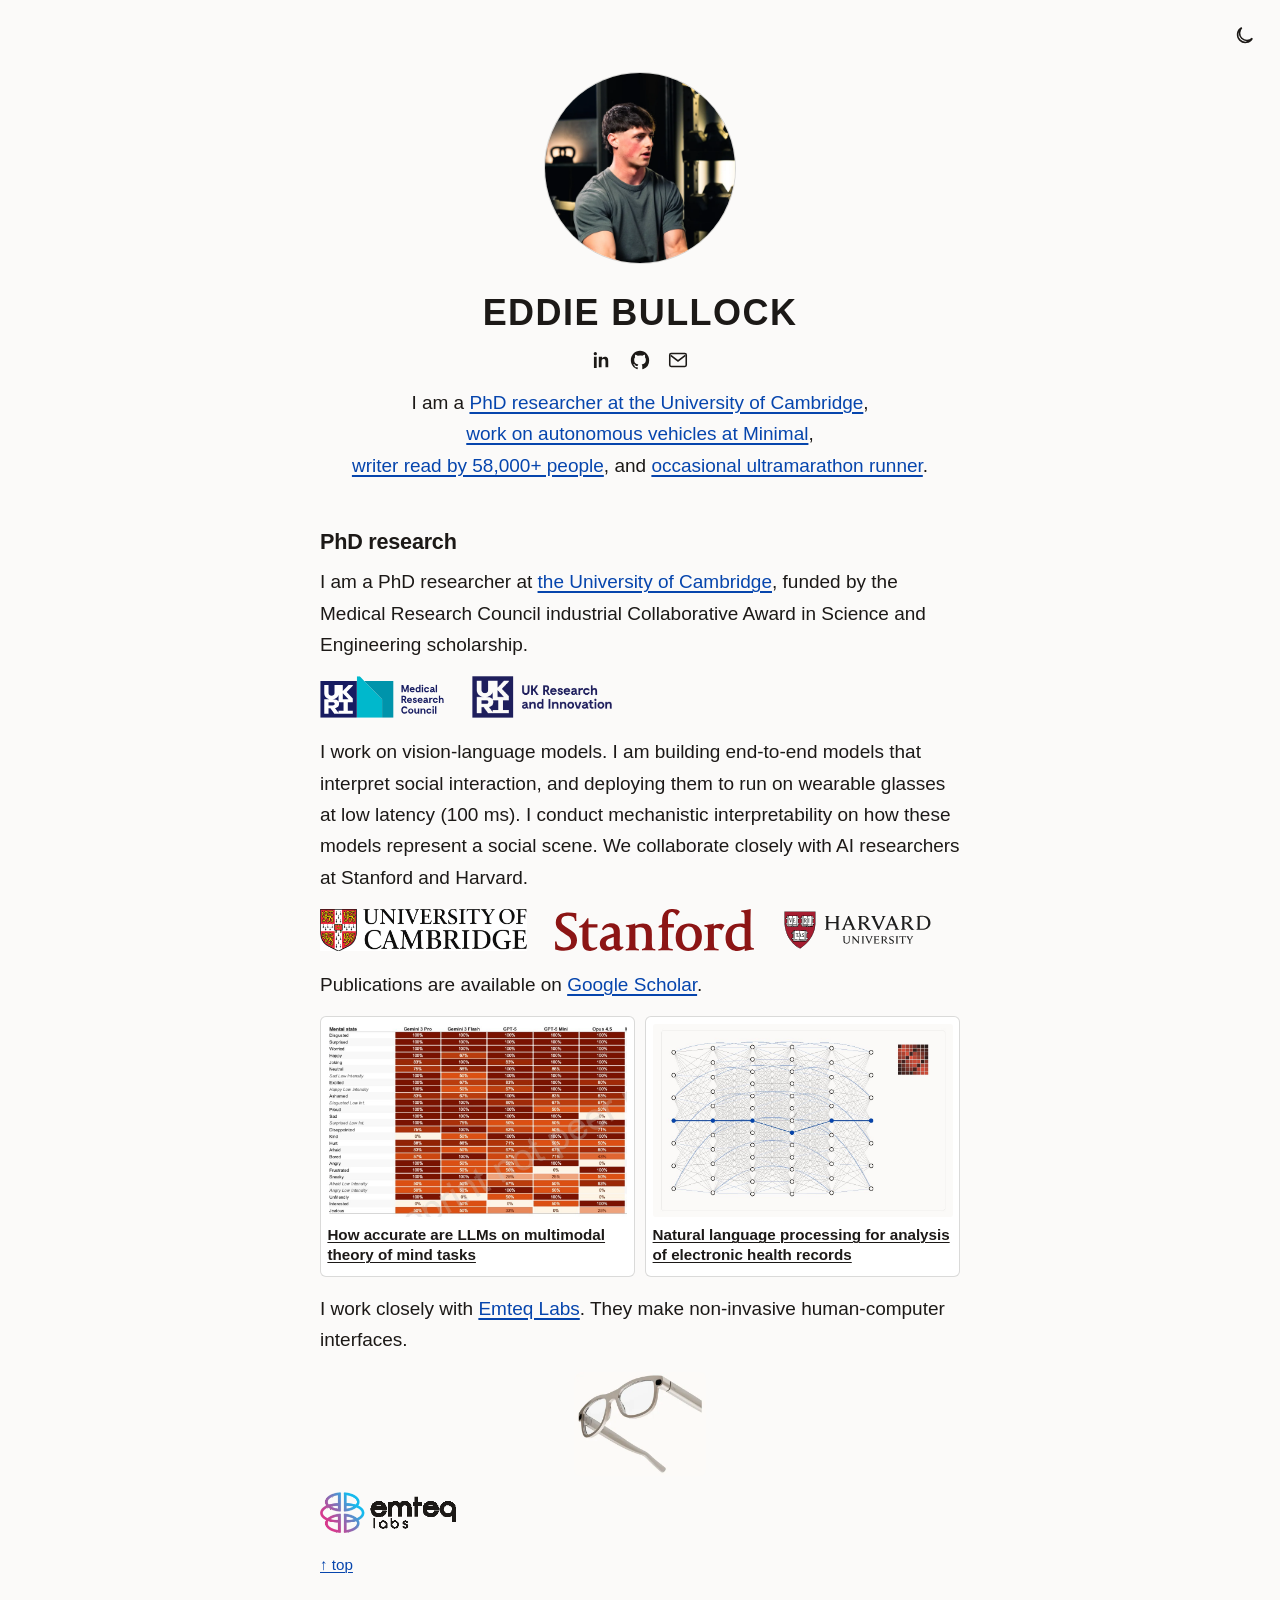
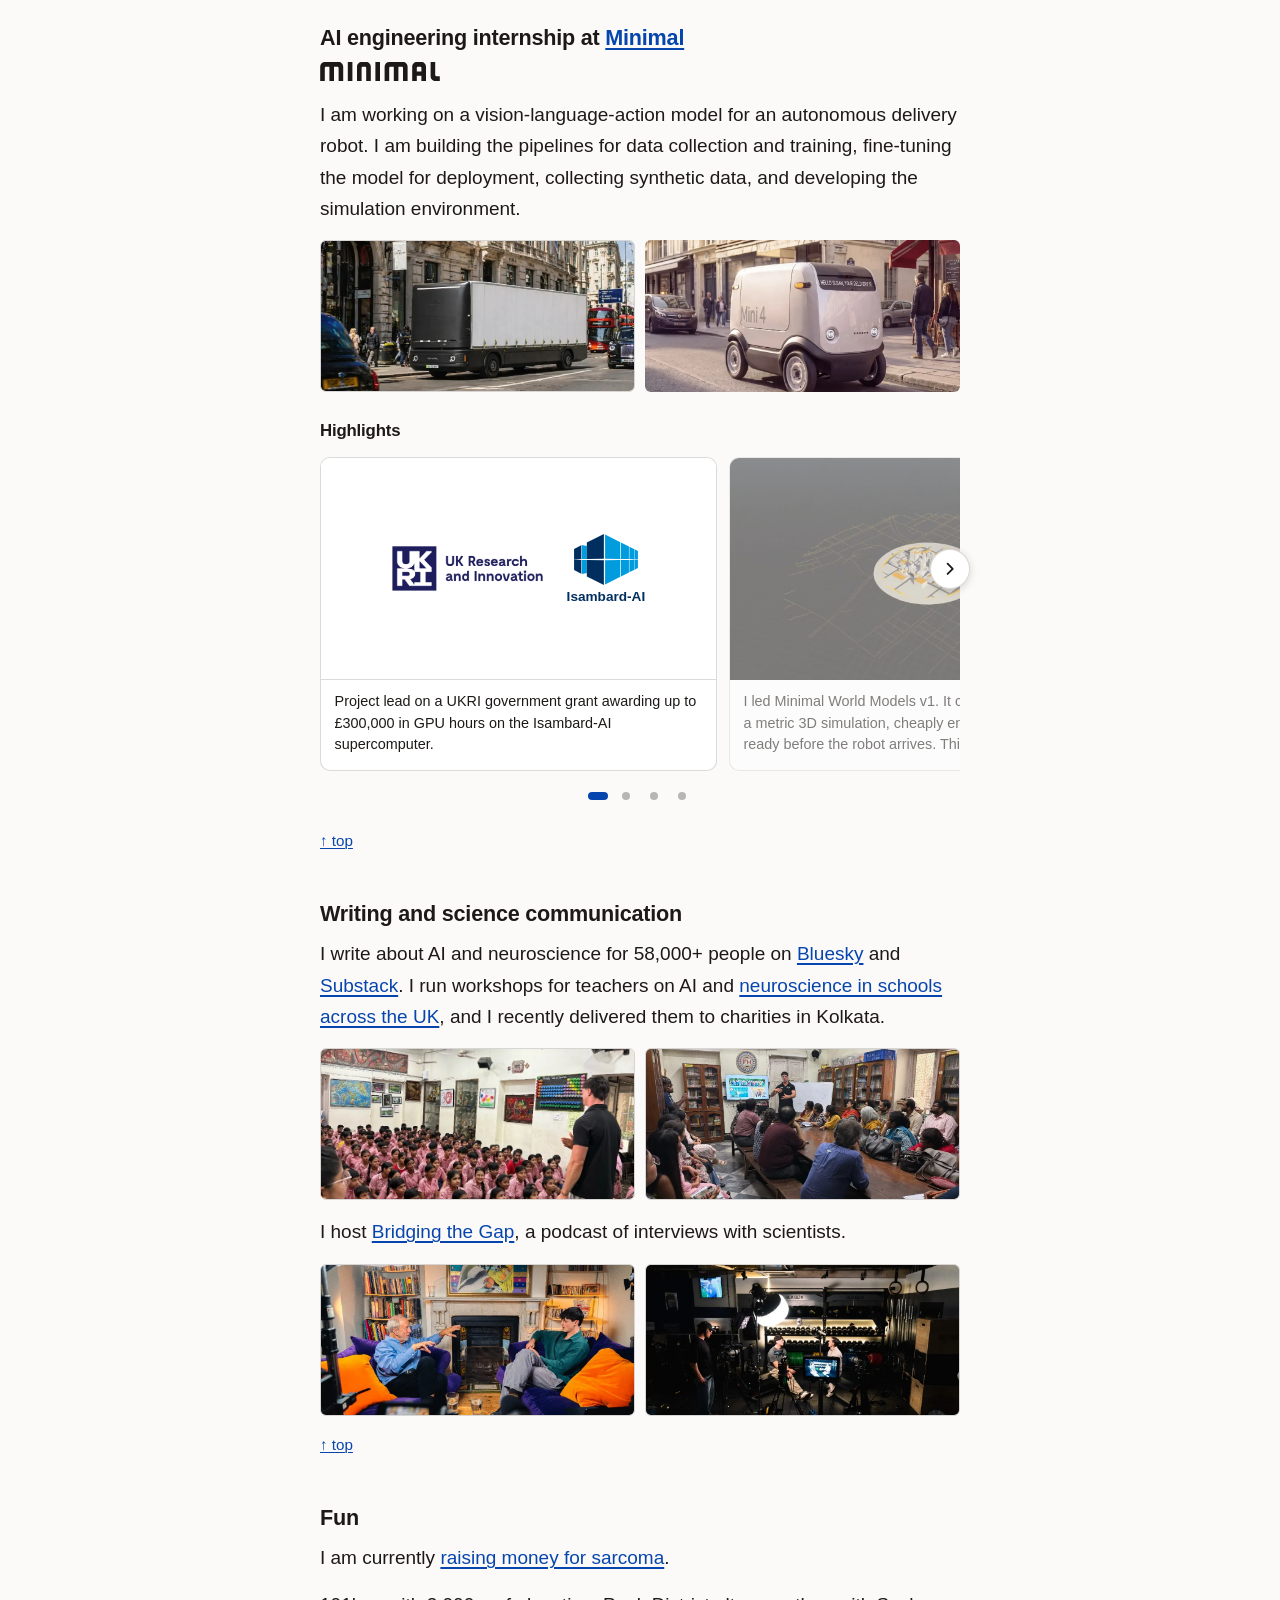
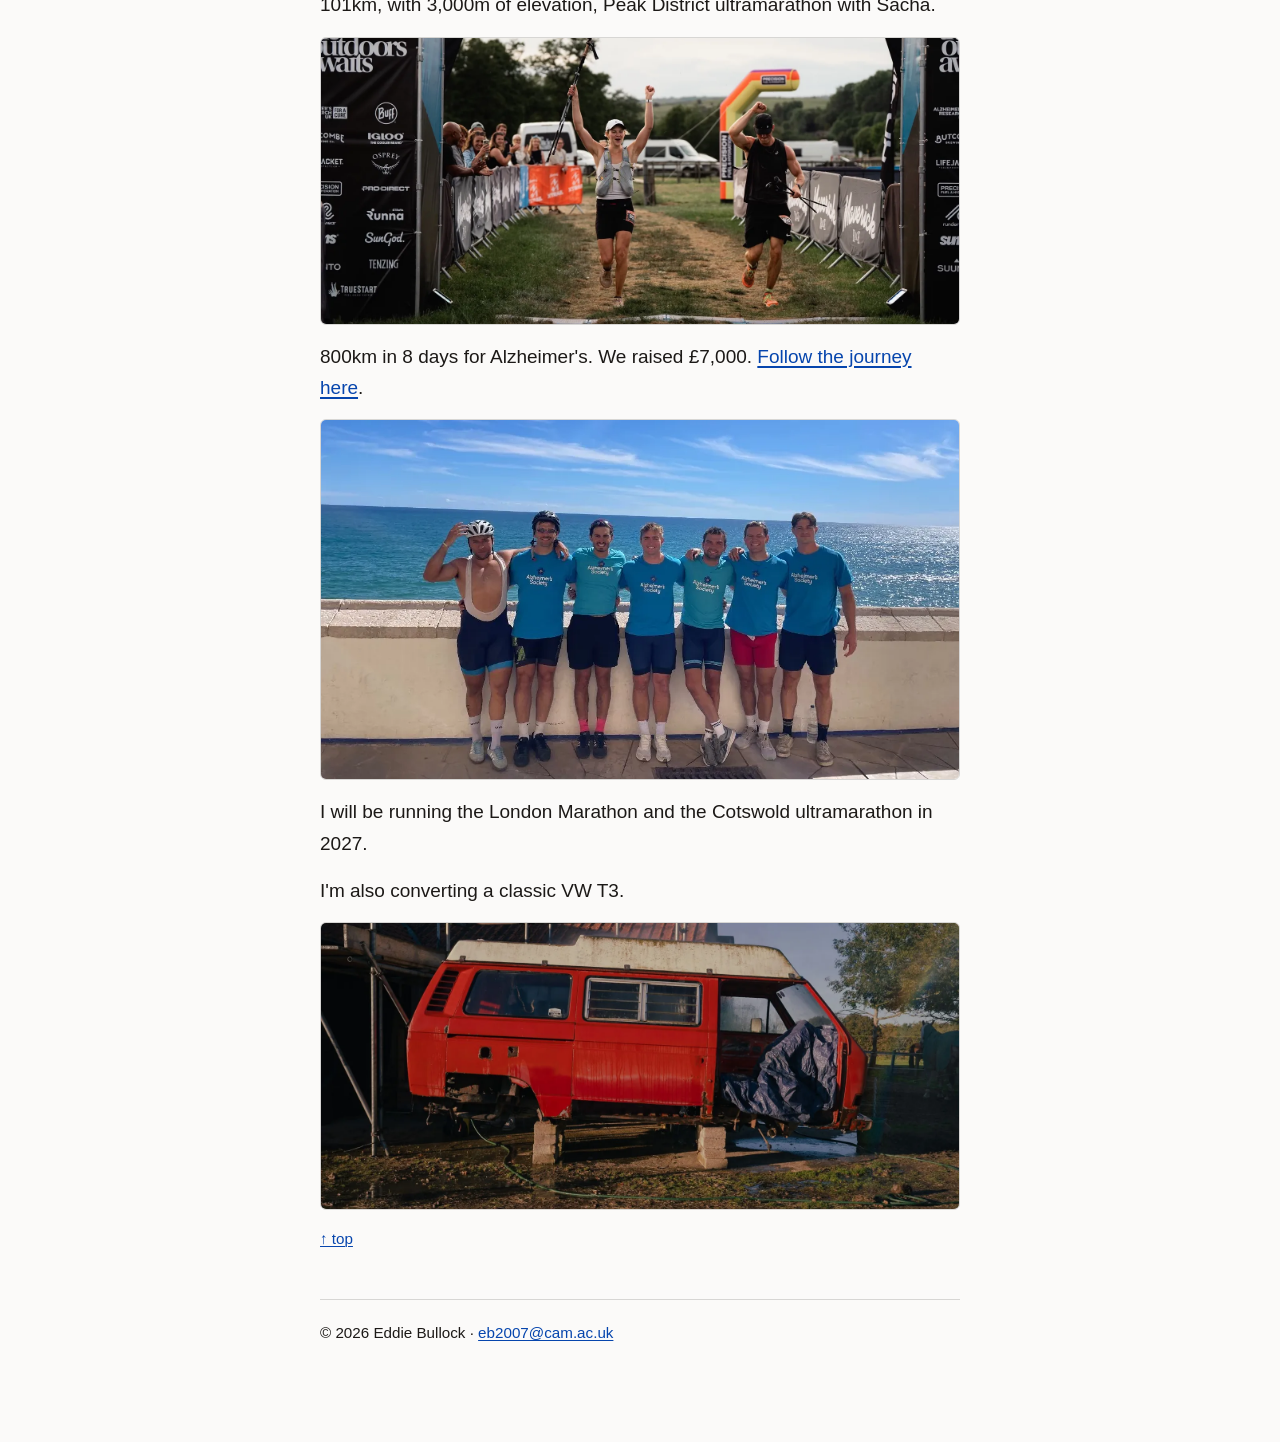
==== index.html @ f9d6c5b4 "Show the UKRI grant card with the UKRI and Isambard-AI logos. Co-Authored-By: Claude Opus 5.5 <norep" ====
<!DOCTYPE html>
<html lang="en-GB">
<head>
  <meta charset="utf-8">
  <meta name="viewport" content="width=device-width, initial-scale=1">
  <script async src="https://www.googletagmanager.com/gtag/js?id=G-H12RR1FSZC"></script>
  <script>
    window.dataLayer = window.dataLayer || [];
    function gtag(){dataLayer.push(arguments);}
    gtag('js', new Date());
    gtag('config', 'G-H12RR1FSZC');
  </script>
  <title>Eddie Bullock | PhD researcher at the University of Cambridge</title>
  <meta name="description" content="PhD researcher at the University of Cambridge working on vision-language models of social interaction. Writer read by 58,000+ people.">
  <meta name="author" content="Eddie Bullock">
  <meta name="color-scheme" content="light">
  <meta name="theme-color" content="#fbfaf9">
  <link rel="canonical" href="https://eddiebullock.com/">
  <link rel="me" href="https://github.com/eddiebullock">
  <link rel="me" href="https://scholar.google.com/citations?user=toL9Lq0AAAAJ&amp;hl=en">
  <link rel="me" href="https://bsky.app/profile/eddiebullock.bsky.social">
  <link rel="me" href="https://substack.com/@edbullock">
  <meta property="og:locale" content="en_GB">
  <meta property="og:site_name" content="Eddie Bullock">
  <meta property="og:type" content="website">
  <meta property="og:title" content="Eddie Bullock | PhD researcher at the University of Cambridge">
  <meta property="og:description" content="PhD researcher at the University of Cambridge working on vision-language models of social interaction. Writer read by 58,000+ people.">
  <meta property="og:url" content="https://eddiebullock.com/">
  <meta property="og:image" content="https://eddiebullock.com/images/og-card.jpg">
  <meta property="og:image:width" content="1200">
  <meta property="og:image:height" content="1200">
  <meta property="og:image:alt" content="Eddie Bullock">
  <meta name="twitter:card" content="summary_large_image">
  <meta name="twitter:title" content="Eddie Bullock | PhD researcher at the University of Cambridge">
  <meta name="twitter:description" content="PhD researcher at the University of Cambridge working on vision-language models of social interaction. Writer read by 58,000+ people.">
  <meta name="twitter:image" content="https://eddiebullock.com/images/og-card.jpg">
  <link rel="icon" href="/favicon.svg" type="image/svg+xml">
  <link rel="apple-touch-icon" href="/images/headshot-square.jpg">
  <link rel="preload" href="/images/headshot-square.webp" as="image" type="image/webp">
  <script>
    (function () {
      try {
        if (localStorage.getItem("theme") === "dark") {
          document.documentElement.setAttribute("data-theme", "dark");
        }
      } catch (e) {}
    })();
  </script>
  <link rel="stylesheet" href="/styles.css?v=3">
  <script type="application/ld+json">
  {
    "@context": "https://schema.org",
    "@graph": [
      {
        "@type": "WebSite",
        "@id": "https://eddiebullock.com/#website",
        "url": "https://eddiebullock.com/",
        "name": "Eddie Bullock | PhD researcher at the University of Cambridge",
        "description": "PhD researcher at the University of Cambridge working on vision-language models of social interaction.",
        "inLanguage": "en-GB",
        "publisher": { "@id": "https://eddiebullock.com/#person" }
      },
      {
        "@type": "WebPage",
        "@id": "https://eddiebullock.com/#webpage",
        "url": "https://eddiebullock.com/",
        "name": "Eddie Bullock | PhD researcher at the University of Cambridge",
        "isPartOf": { "@id": "https://eddiebullock.com/#website" },
        "about": { "@id": "https://eddiebullock.com/#person" },
        "inLanguage": "en-GB"
      },
      {
        "@type": "Person",
        "@id": "https://eddiebullock.com/#person",
        "name": "Eddie Bullock",
        "url": "https://eddiebullock.com/",
        "image": "https://eddiebullock.com/images/headshot-square.jpg",
        "jobTitle": "PhD researcher",
        "description": "PhD researcher at the University of Cambridge working on vision-language models of social interaction.",
        "email": "eb2007@cam.ac.uk",
        "affiliation": [
          {
            "@type": "CollegeOrUniversity",
            "name": "University of Cambridge",
            "url": "https://www.cam.ac.uk/"
          },
          {
            "@type": "ResearchOrganization",
            "name": "Autism Research Centre",
            "url": "https://www.autismresearchcentre.com/people/eddie-bullock/"
          }
        ],
        "sameAs": [
          "https://scholar.google.com/citations?user=toL9Lq0AAAAJ&hl=en",
          "https://substack.com/@edbullock",
          "https://bsky.app/profile/eddiebullock.bsky.social",
          "https://www.linkedin.com/in/eddie-bullock",
          "https://github.com/eddiebullock",
          "https://www.autismresearchcentre.com/people/eddie-bullock/"
        ],
        "knowsAbout": [
          "vision-language models",
          "mechanistic interpretability",
          "neuroscience"
        ]
      }
    ]
  }
  </script>
</head>
<body>
  <button type="button" class="theme" id="theme" aria-pressed="false" aria-label="Switch to dark mode">
    <svg class="theme-moon" viewBox="0 0 24 24" aria-hidden="true" fill="none" stroke="currentColor" stroke-width="1.7">
      <path d="M21 14.5A8.5 8.5 0 1 1 9.5 3 7 7 0 0 0 21 14.5z"/>
    </svg>
    <svg class="theme-sun" viewBox="0 0 24 24" aria-hidden="true" fill="none" stroke="currentColor" stroke-width="1.7">
      <circle cx="12" cy="12" r="4"/>
      <path d="M12 2v2M12 20v2M4.9 4.9l1.4 1.4M17.7 17.7l1.4 1.4M2 12h2M20 12h2M4.9 19.1l1.4-1.4M17.7 6.3l1.4-1.4"/>
    </svg>
  </button>
  <header id="top">
    <a class="portrait" href="/images/headshot-full.jpg">
      <picture>
        <source srcset="/images/headshot-square.webp" type="image/webp">
        <img src="/images/headshot-square.jpg" width="1024" height="1024" alt="Eddie Bullock" fetchpriority="high">
      </picture>
    </a>
    <h1>EDDIE BULLOCK</h1>
    <p class="contacts">
      <a href="https://www.linkedin.com/in/eddie-bullock" aria-label="LinkedIn" rel="me noopener noreferrer" target="_blank">
        <svg viewBox="0 0 24 24" aria-hidden="true" fill="currentColor">
          <path d="M4.7 3.3A1.8 1.8 0 1 0 4.7 6.9 1.8 1.8 0 0 0 4.7 3.3zM3.2 8.4h3v12.3h-3V8.4zM9.2 8.4h2.9v1.7h.1c.4-.8 1.4-1.6 2.9-1.6 3.1 0 3.7 2 3.7 4.7v6.6h-3v-5.8c0-1.4 0-3.2-2-3.2s-2.3 1.5-2.3 3.1v5.9h-3V8.4z"/>
        </svg>
      </a>
      <a href="https://github.com/eddiebullock" aria-label="GitHub" rel="me noopener noreferrer" target="_blank">
        <svg viewBox="0 0 24 24" aria-hidden="true" fill="currentColor">
          <path d="M12 2C6.48 2 2 6.58 2 12.26c0 4.52 2.87 8.35 6.84 9.7.5.1.68-.22.68-.48 0-.24-.01-.87-.01-1.7-2.78.62-3.37-1.37-3.37-1.37-.45-1.18-1.11-1.5-1.11-1.5-.91-.64.07-.63.07-.63 1 .07 1.53 1.06 1.53 1.06.9 1.57 2.36 1.12 2.94.86.09-.67.35-1.12.63-1.38-2.22-.26-4.55-1.14-4.55-5.07 0-1.12.39-2.03 1.03-2.75-.1-.26-.45-1.3.1-2.71 0 0 .84-.27 2.75 1.05a9.3 9.3 0 0 1 2.5-.35c.85 0 1.7.12 2.5.35 1.9-1.32 2.74-1.05 2.74-1.05.55 1.41.2 2.45.1 2.71.64.72 1.03 1.63 1.03 2.75 0 3.94-2.34 4.8-4.57 5.06.36.32.68.94.68 1.9 0 1.38-.01 2.49-.01 2.83 0 .26.18.59.69.48A10.04 10.04 0 0 0 22 12.26C22 6.58 17.52 2 12 2z"/>
        </svg>
      </a>
      <a href="mailto:eb2007@cam.ac.uk" aria-label="Email eb2007@cam.ac.uk">
        <svg viewBox="0 0 24 24" aria-hidden="true" fill="none" stroke="currentColor" stroke-width="1.7">
          <rect x="3" y="5" width="18" height="14" rx="1.5"/>
          <path d="M4 7l8 6 8-6"/>
        </svg>
      </a>
    </p>
    <p class="lede">I am a <a href="#phd">PhD researcher at the University of Cambridge</a>, <a href="#minimal">work on autonomous vehicles at Minimal</a>, <a href="#writing">writer read by 58,000+ people</a>, and <a href="#fun">occasional ultramarathon runner</a>.</p>
  </header>

  <main>
    <section id="phd" aria-labelledby="phd-heading">
      <h2 id="phd-heading">PhD research</h2>
      <p>I am a PhD researcher at <a href="https://www.autismresearchcentre.com/people/eddie-bullock/" rel="noopener noreferrer" target="_blank">the University of Cambridge</a>, funded by the Medical Research Council industrial Collaborative Award in Science and Engineering scholarship.</p>
      <div class="logos">
        <img src="/images/logos/mrc.svg" width="503" height="169" alt="Medical Research Council">
        <img src="/images/logos/ukri.png" width="900" height="267" alt="UK Research and Innovation">
      </div>
      <p>I work on vision-language models. I am building end-to-end models that interpret social interaction, and deploying them to run on wearable glasses at low latency (100 ms). I conduct mechanistic interpretability on how these models represent a social scene. We collaborate closely with AI researchers at Stanford and Harvard.</p>
      <div class="logos">
        <img src="/images/logos/cambridge.png" width="1534" height="308" alt="University of Cambridge">
        <img src="/images/logos/stanford.svg" width="640" height="134" alt="Stanford University">
        <img src="/images/logos/harvard.svg" width="600" height="165" alt="Harvard University">
      </div>
      <p>Publications are available on <a href="https://scholar.google.com/citations?user=toL9Lq0AAAAJ&amp;hl=en" rel="noopener noreferrer" target="_blank">Google Scholar</a>.</p>
      <div class="cards">
        <a class="card stack" href="https://scholar.google.com/citations?view_op=view_citation&amp;hl=en&amp;user=toL9Lq0AAAAJ&amp;citation_for_view=toL9Lq0AAAAJ:IjCSPb-OGe4C" rel="noopener noreferrer" target="_blank">
          <img src="/images/card-tom.jpg" width="1024" height="658" alt="" loading="lazy" decoding="async">
          <span>How accurate are LLMs on multimodal theory of mind tasks</span>
        </a>
        <a class="card stack" href="https://scholar.google.com/citations?view_op=view_citation&amp;hl=en&amp;user=toL9Lq0AAAAJ&amp;citation_for_view=toL9Lq0AAAAJ:u-x6o8ySG0sC" rel="noopener noreferrer" target="_blank">
          <img src="/images/card-ehr.jpg" width="1024" height="658" alt="" loading="lazy" decoding="async">
          <span>Natural language processing for analysis of electronic health records</span>
        </a>
      </div>
      <p>I work closely with <a href="https://www.emteqlabs.com/" rel="noopener noreferrer" target="_blank">Emteq Labs</a>. They make non-invasive human-computer interfaces.</p>
      <picture>
        <source srcset="/images/emteq-glasses.webp" type="image/webp">
        <img class="product" src="/images/emteq-glasses.jpg" width="458" height="360" alt="Emteq Labs Sense smart glasses." loading="lazy" decoding="async">
      </picture>
      <div class="logos">
        <img src="/images/logos/emteq.png" width="262" height="80" alt="Emteq Labs">
      </div>
      <p class="top"><a href="#top">↑ top</a></p>
    </section>

    <section id="minimal" aria-labelledby="minimal-heading">
      <h2 id="minimal-heading">AI engineering internship at <a href="https://minimal.tech" rel="noopener noreferrer" target="_blank">Minimal</a></h2>
      <div class="logos">
        <img class="wordmark" src="/images/logos/minimal.svg" width="130" height="20" alt="Minimal">
      </div>
      <p>I am working on a vision-language-action model for an autonomous delivery robot. I am building the pipelines for data collection and training, fine-tuning the model for deployment, collecting synthetic data, and developing the simulation environment.</p>
      <div class="pair">
        <picture>
          <source srcset="/images/minimal-truck.webp" type="image/webp">
          <img src="/images/minimal-truck.jpg" width="1024" height="770" alt="A Minimal autonomous truck on a London street." loading="lazy" decoding="async">
        </picture>
        <picture>
          <source srcset="/images/minimal-street.webp" type="image/webp">
          <img class="noborder" src="/images/minimal-street.jpg" width="1024" height="543" alt="A Minimal delivery robot on a city street." loading="lazy" decoding="async">
        </picture>
      </div>
      <h3>Highlights</h3>
      <div class="reel" id="highlights" role="region" aria-roledescription="carousel" aria-label="Highlights">
        <div class="reel-viewport" tabindex="0">
          <article class="reel-slide" aria-roledescription="slide" aria-label="1 of 4">
            <div class="reel-logos">
              <img src="/images/logos/ukri.png" width="900" height="267" alt="UK Research and Innovation">
              <span class="reel-isambard">
                <img src="/images/logos/isambard-ai.svg" width="213" height="170" alt="">
                <span>Isambard-AI</span>
              </span>
            </div>
            <p>Project lead on a UKRI government grant awarding up to £300,000 in GPU hours on the Isambard-AI supercomputer.</p>
          </article>
          <article class="reel-slide" aria-roledescription="slide" aria-label="2 of 4">
            <video poster="/videos/minato.jpg" width="1280" height="720" muted playsinline loop preload="metadata" aria-label="Minato, Tokyo, assembling as a 3D simulation.">
              <source src="/videos/minato.mp4" type="video/mp4">
            </video>
            <p>I led Minimal World Models v1. It compiles a real city into a metric 3D simulation, cheaply enough that the world is ready before the robot arrives. This is Minato, Tokyo.</p>
          </article>
          <article class="reel-slide" aria-roledescription="slide" aria-label="3 of 4">
            <video poster="/videos/robot-drive.jpg" width="1280" height="534" muted playsinline loop preload="none" aria-label="The delivery robot driving in simulation.">
              <source src="/videos/robot-drive.mp4" type="video/mp4">
            </video>
            <p>I built the open-loop and closed-loop evaluation pipelines that score the driving model in simulation before it runs on the robot.</p>
          </article>
          <article class="reel-slide" aria-roledescription="slide" aria-label="4 of 4">
            <video poster="/videos/photoreal.jpg" width="1280" height="704" muted playsinline loop preload="none" aria-label="A photoreal drive through a simulated city street.">
              <source src="/videos/photoreal.mp4" type="video/mp4">
            </video>
            <p>I built the photorealism pipeline that turns the simulator into driving video, keeping the motion and the street layout so the model can train on it.</p>
          </article>
        </div>
        <button type="button" class="reel-arrow reel-prev" data-dir="-1" aria-label="Previous highlight"><svg viewBox="0 0 24 24" aria-hidden="true"><path d="M15 5l-7 7 7 7"/></svg></button>
        <button type="button" class="reel-arrow reel-next" data-dir="1" aria-label="Next highlight"><svg viewBox="0 0 24 24" aria-hidden="true"><path d="M9 5l7 7-7 7"/></svg></button>
        <div class="reel-dots">
          <button type="button" class="reel-dot" aria-label="Go to highlight 1: UKRI grant"></button>
          <button type="button" class="reel-dot" aria-label="Go to highlight 2: World models"></button>
          <button type="button" class="reel-dot" aria-label="Go to highlight 3: Evaluation"></button>
          <button type="button" class="reel-dot" aria-label="Go to highlight 4: Photorealism"></button>
        </div>
      </div>
      <p class="top"><a href="#top">↑ top</a></p>
    </section>

    <section id="writing" aria-labelledby="writing-heading">
      <h2 id="writing-heading">Writing and science communication</h2>
      <p>I write about AI and neuroscience for 58,000+ people on <a href="https://bsky.app/profile/eddiebullock.bsky.social" rel="noopener noreferrer" target="_blank">Bluesky</a> and <a href="https://substack.com/@edbullock" rel="noopener noreferrer" target="_blank">Substack</a>. I run workshops for teachers on AI and <a href="https://scholar.google.com/citations?view_op=view_citation&amp;hl=en&amp;user=toL9Lq0AAAAJ&amp;citation_for_view=toL9Lq0AAAAJ:d1gkVwhDpl0C" rel="noopener noreferrer" target="_blank">neuroscience in schools across the UK</a>, and I recently delivered them to charities in Kolkata.</p>
      <div class="pair">
        <picture>
          <source srcset="/images/photo-school.webp" type="image/webp">
          <img src="/images/photo-school.jpg" width="768" height="1024" alt="Eddie Bullock speaking to schoolchildren seated on the floor of a hall." loading="lazy" decoding="async">
        </picture>
        <picture>
          <source srcset="/images/photo-library.webp" type="image/webp">
          <img src="/images/photo-library.jpg" width="1024" height="768" alt="Eddie Bullock speaking to a group seated around a table in a library." loading="lazy" decoding="async">
        </picture>
      </div>
      <p>I host <a href="https://www.redcapmedia.co.uk/bridging-the-gap" rel="noopener noreferrer" target="_blank">Bridging the Gap</a>, a podcast of interviews with scientists.</p>
      <div class="pair">
        <picture>
          <source srcset="/images/photo-podcast-robert.webp" type="image/webp">
          <img src="/images/photo-podcast-robert.jpg" width="1024" height="682" alt="Eddie Bullock interviewing a guest on purple sofas, with a camera and lights in the foreground." loading="lazy" decoding="async">
        </picture>
        <picture>
          <source srcset="/images/photo-podcast-gym.webp" type="image/webp">
          <img src="/images/photo-podcast-gym.jpg" width="1024" height="512" alt="An interview filmed in a gym, with cameras, a light, and a monitor in the foreground." loading="lazy" decoding="async">
        </picture>
      </div>
      <p class="top"><a href="#top">↑ top</a></p>
    </section>

    <section id="fun" aria-labelledby="fun-heading">
      <h2 id="fun-heading">Fun</h2>
      <p>I am currently <a href="https://www.justgiving.com/page/eddie-bullock-1" rel="noopener noreferrer" target="_blank">raising money for sarcoma</a>.</p>
      <p>101km, with 3,000m of elevation, Peak District ultramarathon with Sacha.</p>
      <picture>
        <source srcset="/images/photo-peaks.webp" type="image/webp">
        <img src="/images/photo-peaks.jpg" width="1600" height="1067" alt="Eddie Bullock and Sacha finishing a Peak District ultramarathon, arms raised." loading="lazy" decoding="async">
      </picture>
      <p>800km in 8 days for Alzheimer's. We raised £7,000. <a href="https://www.instagram.com/normandynomads/" rel="noopener noreferrer" target="_blank">Follow the journey here</a>.</p>
      <picture>
        <source srcset="/images/photo-alzheimers.webp" type="image/webp">
        <img class="full" src="/images/photo-alzheimers.jpg" width="1024" height="576" alt="The team after the 800km ride for the Alzheimer's Society, in matching shirts by the sea." loading="lazy" decoding="async">
      </picture>
      <p>I will be running the London Marathon and the Cotswold ultramarathon in 2027.</p>
      <p>I'm also converting a classic VW T3.</p>
      <picture>
        <source srcset="/images/photo-van.webp" type="image/webp">
        <img src="/images/photo-van.jpg" width="1600" height="1066" alt="A red Volkswagen T3 with the front bodywork off, raised on blocks beside a barn." loading="lazy" decoding="async">
      </picture>
      <p class="top"><a href="#top">↑ top</a></p>
    </section>

  </main>

  <footer>
    <p>© 2026 Eddie Bullock · <a href="mailto:eb2007@cam.ac.uk">eb2007@cam.ac.uk</a></p>
  </footer>
  <script>
    (function () {
      var root = document.documentElement;
      var button = document.getElementById("theme");
      function apply(dark) {
        if (dark) root.setAttribute("data-theme", "dark");
        else root.removeAttribute("data-theme");
        if (button) {
          button.setAttribute("aria-pressed", dark ? "true" : "false");
          button.setAttribute("aria-label", dark ? "Switch to light mode" : "Switch to dark mode");
        }
        var meta = document.querySelector('meta[name="theme-color"]');
        if (meta) meta.setAttribute("content", dark ? "#141210" : "#fbfaf9");
      }
      apply(root.getAttribute("data-theme") === "dark");
      if (!button) return;
      button.addEventListener("click", function () {
        var dark = root.getAttribute("data-theme") !== "dark";
        apply(dark);
        try {
          localStorage.setItem("theme", dark ? "dark" : "light");
        } catch (e) {}
      });
    })();
    (function () {
      var root = document.getElementById("highlights");
      if (!root) return;
      var viewport = root.querySelector(".reel-viewport");
      var slides = Array.prototype.slice.call(root.querySelectorAll(".reel-slide"));
      var dots = root.querySelectorAll(".reel-dot");
      var prev = root.querySelector(".reel-prev");
      var next = root.querySelector(".reel-next");
      var reduce = window.matchMedia("(prefers-reduced-motion: reduce)").matches;
      var index = -1;
      var visible = true;
      function offset(i) {
        var slide = slides[i];
        var max = viewport.scrollWidth - viewport.clientWidth;
        var left = slide.offsetLeft - slides[0].offsetLeft + slide.offsetWidth / 2 - viewport.clientWidth / 2;
        return Math.max(0, Math.min(max, left));
      }
      function go(i) {
        i = Math.max(0, Math.min(slides.length - 1, i));
        viewport.scrollTo({ left: offset(i), behavior: reduce ? "auto" : "smooth" });
      }
      function sync() {
        var left = viewport.scrollLeft;
        var max = viewport.scrollWidth - viewport.clientWidth;
        var best = 0;
        slides.forEach(function (slide, i) {
          if (Math.abs(offset(i) - left) < Math.abs(offset(best) - left)) best = i;
        });
        prev.disabled = left <= 2;
        next.disabled = left >= max - 2;
        if (best === index) return;
        index = best;
        slides.forEach(function (slide, i) {
          slide.classList.toggle("is-active", i === index);
          var video = slide.querySelector("video");
          if (!video) return;
          if (i === index && visible && !reduce) {
            video.preload = "auto";
            video.play().catch(function () {});
          } else video.pause();
        });
        dots.forEach(function (dot, i) {
          if (i === index) dot.setAttribute("aria-current", "true");
          else dot.removeAttribute("aria-current");
        });
      }
      var pending = false;
      viewport.addEventListener("scroll", function () {
        if (pending) return;
        pending = true;
        requestAnimationFrame(function () {
          pending = false;
          sync();
        });
      }, { passive: true });
      prev.addEventListener("click", function () { go(index - 1); });
      next.addEventListener("click", function () { go(index + 1); });
      dots.forEach(function (dot, i) {
        dot.addEventListener("click", function () { go(i); });
      });
      slides.forEach(function (slide, i) {
        slide.addEventListener("click", function () { if (i !== index) go(i); });
      });
      viewport.addEventListener("keydown", function (e) {
        if (e.key === "ArrowLeft") { e.preventDefault(); go(index - 1); }
        if (e.key === "ArrowRight") { e.preventDefault(); go(index + 1); }
      });
      window.addEventListener("resize", function () { index = -1; sync(); });
      if ("IntersectionObserver" in window) {
        new IntersectionObserver(function (entries) {
          visible = entries[0].isIntersecting;
          index = -1;
          sync();
        }, { threshold: 0.25 }).observe(root);
      }
      sync();
    })();
  </script>
</body>
</html>
---- styles.css ----
:root {
  --bg: #fbfaf9;
  --text: #1c1917;
  --accent: #0645ad;
  --surface: #fff;
  --rule: rgba(28, 25, 23, 0.16);
  --target: rgba(6, 69, 173, 0.08);
  color-scheme: light;
  --font: -apple-system, BlinkMacSystemFont, "Segoe UI", Roboto, Helvetica, Arial, sans-serif;
  --measure: 40rem;
  --space: 1rem;
}

html[data-theme="dark"] {
  --bg: #141210;
  --text: #f4f1ee;
  --accent: #8eb6ff;
  --surface: #221f1c;
  --rule: rgba(244, 241, 238, 0.18);
  --target: rgba(142, 182, 255, 0.16);
  color-scheme: dark;
}

*,
*::before,
*::after {
  box-sizing: border-box;
}

html {
  scroll-behavior: smooth;
}

@media (prefers-reduced-motion: reduce) {
  html {
    scroll-behavior: auto;
  }
}

body {
  margin: 0;
  padding: 2.75rem 1.25rem 4.5rem;
  background: var(--bg);
  color: var(--text);
  font-family: var(--font);
  font-size: 18px;
  line-height: 1.65;
  overflow-wrap: break-word;
}

header,
main,
footer {
  max-width: var(--measure);
  margin-inline: auto;
}

header {
  margin-bottom: 3rem;
  text-align: center;
}

h1,
h2,
h3,
.lede {
  text-wrap: balance;
}

h1 {
  margin: 0 0 1rem;
  font-size: clamp(1.85rem, 7vw, 2.25rem);
  font-weight: 800;
  letter-spacing: 0.04em;
  line-height: 1.1;
}

h2 {
  margin: 3rem 0 0.65rem;
  font-size: 1.35rem;
  font-weight: 700;
  letter-spacing: -0.01em;
  line-height: 1.25;
}

main > section:first-of-type h2 {
  margin-top: 0;
}

h3 {
  margin: 1.75rem 0 0.65rem;
  font-size: 1.05rem;
  font-weight: 700;
  letter-spacing: -0.01em;
  line-height: 1.3;
}

p {
  margin: 0 0 1rem;
}

a {
  color: var(--accent);
  text-decoration: underline;
  text-decoration-thickness: 0.08em;
  text-underline-offset: 0.16em;
}

a:visited {
  color: var(--accent);
}

a:hover {
  text-decoration-thickness: 0.14em;
}

:focus-visible {
  outline: 2px solid var(--accent);
  outline-offset: 3px;
}

a.portrait {
  display: inline-block;
  line-height: 0;
  text-decoration: none;
  border-radius: 50%;
}

a.portrait img {
  display: block;
  width: 168px;
  height: 168px;
  margin: 0 auto 1.25rem;
  border-radius: 50%;
  object-fit: cover;
  border: 1px solid var(--rule);
}

.contacts {
  display: flex;
  justify-content: center;
  gap: 1rem;
  margin: 0 0 1rem;
}

.contacts a {
  display: inline-flex;
  color: var(--text);
  line-height: 0;
  text-decoration: none;
}

.contacts a:hover {
  color: var(--accent);
}

.contacts svg,
.theme svg {
  width: 22px;
  height: 22px;
}

.theme {
  position: fixed;
  top: max(0.9rem, env(safe-area-inset-top));
  right: max(0.9rem, env(safe-area-inset-right));
  z-index: 2;
  display: inline-flex;
  align-items: center;
  justify-content: center;
  width: 2.75rem;
  height: 2.75rem;
  padding: 0;
  border: 0;
  background: none;
  color: var(--text);
  cursor: pointer;
  line-height: 0;
}

.theme:hover {
  color: var(--accent);
}

html[data-theme="dark"] .theme-moon,
html:not([data-theme="dark"]) .theme-sun {
  display: none;
}

html[data-theme="dark"] .logos img {
  filter: invert(1) hue-rotate(180deg);
}

.lede,
.looking,
.contact {
  margin-bottom: 1rem;
}

.contact {
  margin-bottom: 0;
}

ol,
ul {
  margin: 0 0 1rem;
  padding-left: 1.25rem;
}

li {
  margin: 0 0 0.75rem;
}

li:last-child {
  margin-bottom: 0;
}

.pub-links {
  white-space: nowrap;
}

.top {
  margin: 0.35rem 0 0;
  font-size: 0.95rem;
}

main section {
  scroll-margin-top: 1.25rem;
}

main section:target {
  border-radius: 2px;
  box-shadow: 0 0 0 0.7rem var(--target);
}

main img {
  display: block;
  width: 100%;
  max-height: 18rem;
  object-fit: cover;
  margin: 0 0 1rem;
  border-radius: 6px;
  border: 1px solid var(--rule);
}

.logos {
  display: flex;
  flex-wrap: wrap;
  align-items: center;
  gap: 1rem 1.75rem;
  margin: 0 0 1.15rem;
}

.logos img {
  width: auto;
  height: 2.6rem;
  max-width: 13rem;
  max-height: none;
  margin: 0;
  border: 0;
  border-radius: 0;
  object-fit: contain;
}

.logos img.wordmark {
  height: 1.15rem;
}

.pair {
  display: grid;
  grid-template-columns: 1fr 1fr;
  gap: 0.6rem;
  margin: 0 0 1rem;
}

.pair picture {
  margin: 0;
  height: 9.5rem;
}

.pair img {
  width: 100%;
  height: 100%;
  max-height: none;
  margin: 0;
  object-fit: cover;
}

.pair img.noborder {
  border: 0;
}

.reel {
  position: relative;
  container-type: inline-size;
  margin: 0 0 1.25rem;
}

.reel-viewport {
  display: flex;
  gap: 0.75rem;
  overflow-x: auto;
  overscroll-behavior-x: contain;
  scroll-snap-type: x mandatory;
  scrollbar-width: none;
  padding: 0.25rem 0 0.5rem;
  -webkit-overflow-scrolling: touch;
}

.reel-viewport::-webkit-scrollbar {
  display: none;
}

.reel-viewport:focus-visible {
  outline-offset: 2px;
}

.reel-slide {
  flex: 0 0 62%;
  min-width: 0;
  scroll-snap-align: center;
  overflow: hidden;
  background: var(--surface);
  border: 1px solid var(--rule);
  border-radius: 10px;
  opacity: 0.55;
  cursor: pointer;
  transition: opacity 0.3s ease;
}

.reel-slide.is-active {
  opacity: 1;
  cursor: auto;
}

.reel-slide video,
.reel-logos {
  display: block;
  width: 100%;
  height: auto;
  aspect-ratio: 16 / 9;
  max-height: none;
  margin: 0;
  border: 0;
  border-radius: 0;
  object-fit: cover;
  background: #111;
}

.reel-logos {
  display: flex;
  align-items: center;
  justify-content: center;
  gap: 1.5rem;
  padding: 0 1.25rem;
  background: #fff;
  border-bottom: 1px solid var(--rule);
}

.reel-logos img {
  width: auto;
  max-width: none;
  max-height: none;
  margin: 0;
  border: 0;
  border-radius: 0;
}

.reel-logos > img {
  height: clamp(2rem, 7cqw, 2.9rem);
}

.reel-isambard {
  display: flex;
  flex-direction: column;
  align-items: center;
  gap: 0.3rem;
  color: #002f5f;
  font-size: 0.85rem;
  font-weight: 700;
  line-height: 1;
}

.reel-isambard img {
  height: clamp(2.2rem, 8cqw, 3.2rem);
}

.reel-slide p {
  margin: 0;
  padding: 0.7rem 0.85rem 0.85rem;
  font-size: 0.9rem;
  line-height: 1.5;
}

.reel-arrow {
  position: absolute;
  top: calc(0.25rem + 62cqw * 9 / 32);
  z-index: 1;
  display: inline-flex;
  align-items: center;
  justify-content: center;
  width: 2.5rem;
  height: 2.5rem;
  padding: 0;
  border: 1px solid var(--rule);
  border-radius: 50%;
  background: var(--surface);
  color: var(--text);
  box-shadow: 0 2px 8px rgba(0, 0, 0, 0.15);
  cursor: pointer;
  transform: translateY(-50%);
  transition: opacity 0.2s ease;
}

.reel-arrow svg {
  width: 1.1rem;
  height: 1.1rem;
  fill: none;
  stroke: currentColor;
  stroke-width: 2.5;
  stroke-linecap: round;
  stroke-linejoin: round;
}

.reel-arrow:hover {
  color: var(--accent);
}

.reel-arrow:disabled {
  opacity: 0;
  pointer-events: none;
}

.reel-prev {
  left: -0.6rem;
}

.reel-next {
  right: -0.6rem;
}

.reel-dots {
  display: flex;
  justify-content: center;
  gap: 0.25rem;
  margin-top: 0.35rem;
}

.reel-dot {
  position: relative;
  width: 1.5rem;
  height: 1.5rem;
  padding: 0;
  border: 0;
  background: none;
  cursor: pointer;
}

.reel-dot::after {
  content: "";
  position: absolute;
  top: 50%;
  left: 50%;
  width: 0.5rem;
  height: 0.5rem;
  border-radius: 999px;
  background: rgba(28, 25, 23, 0.3);
  transform: translate(-50%, -50%);
  transition: width 0.25s ease, background 0.25s ease;
}

html[data-theme="dark"] .reel-dot::after {
  background: rgba(244, 241, 238, 0.35);
}

.reel-dot[aria-current="true"]::after {
  width: 1.25rem;
  background: var(--accent);
}

@media (max-width: 560px) {
  .reel-slide {
    flex-basis: 82%;
  }

  .reel-arrow {
    top: calc(0.25rem + 82cqw * 9 / 32);
  }

  .reel-prev {
    left: 0.25rem;
  }

  .reel-next {
    right: 0.25rem;
  }
}

@media (prefers-reduced-motion: reduce) {
  .reel-slide,
  .reel-dot::after {
    transition: none;
  }
}

img.full {
  max-height: none;
  height: auto;
  object-fit: contain;
}

img.product {
  width: auto;
  max-width: 100%;
  height: auto;
  max-height: 6.5rem;
  margin-right: auto;
  margin-left: auto;
  object-fit: contain;
  border: 0;
}

.cards {
  display: grid;
  grid-template-columns: 1fr 1fr;
  gap: 0.65rem;
  margin: 0 0 1rem;
}

.card,
.card:visited {
  position: relative;
  display: flex;
  align-items: flex-end;
  min-height: 8.5rem;
  padding: 0.8rem;
  overflow: hidden;
  border-radius: 6px;
  border: 1px solid var(--rule);
  color: #fbfaf9;
  text-decoration: none;
}

.card img {
  position: absolute;
  inset: 0;
  width: 100%;
  height: 100%;
  max-height: none;
  margin: 0;
  border: 0;
  border-radius: 0;
  object-fit: cover;
  opacity: 0.55;
}

.card::after {
  content: "";
  position: absolute;
  inset: 0;
  background: linear-gradient(to top, rgba(28, 25, 23, 0.84), rgba(28, 25, 23, 0.28) 62%);
}

.card.stack {
  flex-direction: column;
  align-items: stretch;
  justify-content: flex-start;
  min-height: 0;
  padding: 0.4rem 0.4rem 0.7rem;
  color: var(--text);
  background: var(--surface);
}

.card.stack img {
  position: static;
  height: auto;
  opacity: 1;
  object-fit: contain;
  border-radius: 3px;
}

.card.stack::after {
  content: none;
}

.card.stack span {
  padding-top: 0.55rem;
  color: var(--text);
}

.card span {
  position: relative;
  z-index: 1;
  font-size: 0.95rem;
  font-weight: 600;
  line-height: 1.3;
  text-decoration: underline;
  text-decoration-thickness: 0.08em;
  text-underline-offset: 0.14em;
}

footer {
  margin-top: 3rem;
  padding-top: 1.25rem;
  border-top: 1px solid var(--rule);
  font-size: 0.95rem;
}

@media (max-width: 40rem) {
  header .lede,
  header .looking,
  header .contact {
    text-align: left;
  }

  .pub-links {
    white-space: normal;
  }

  h2 {
    margin-top: 2.5rem;
  }
}

@media (min-width: 48rem) {
  body {
    padding: 4.5rem 2rem 5rem;
    font-size: 19px;
  }

  a.portrait img {
    width: 192px;
    height: 192px;
  }

  .lede a {
    white-space: nowrap;
  }
}
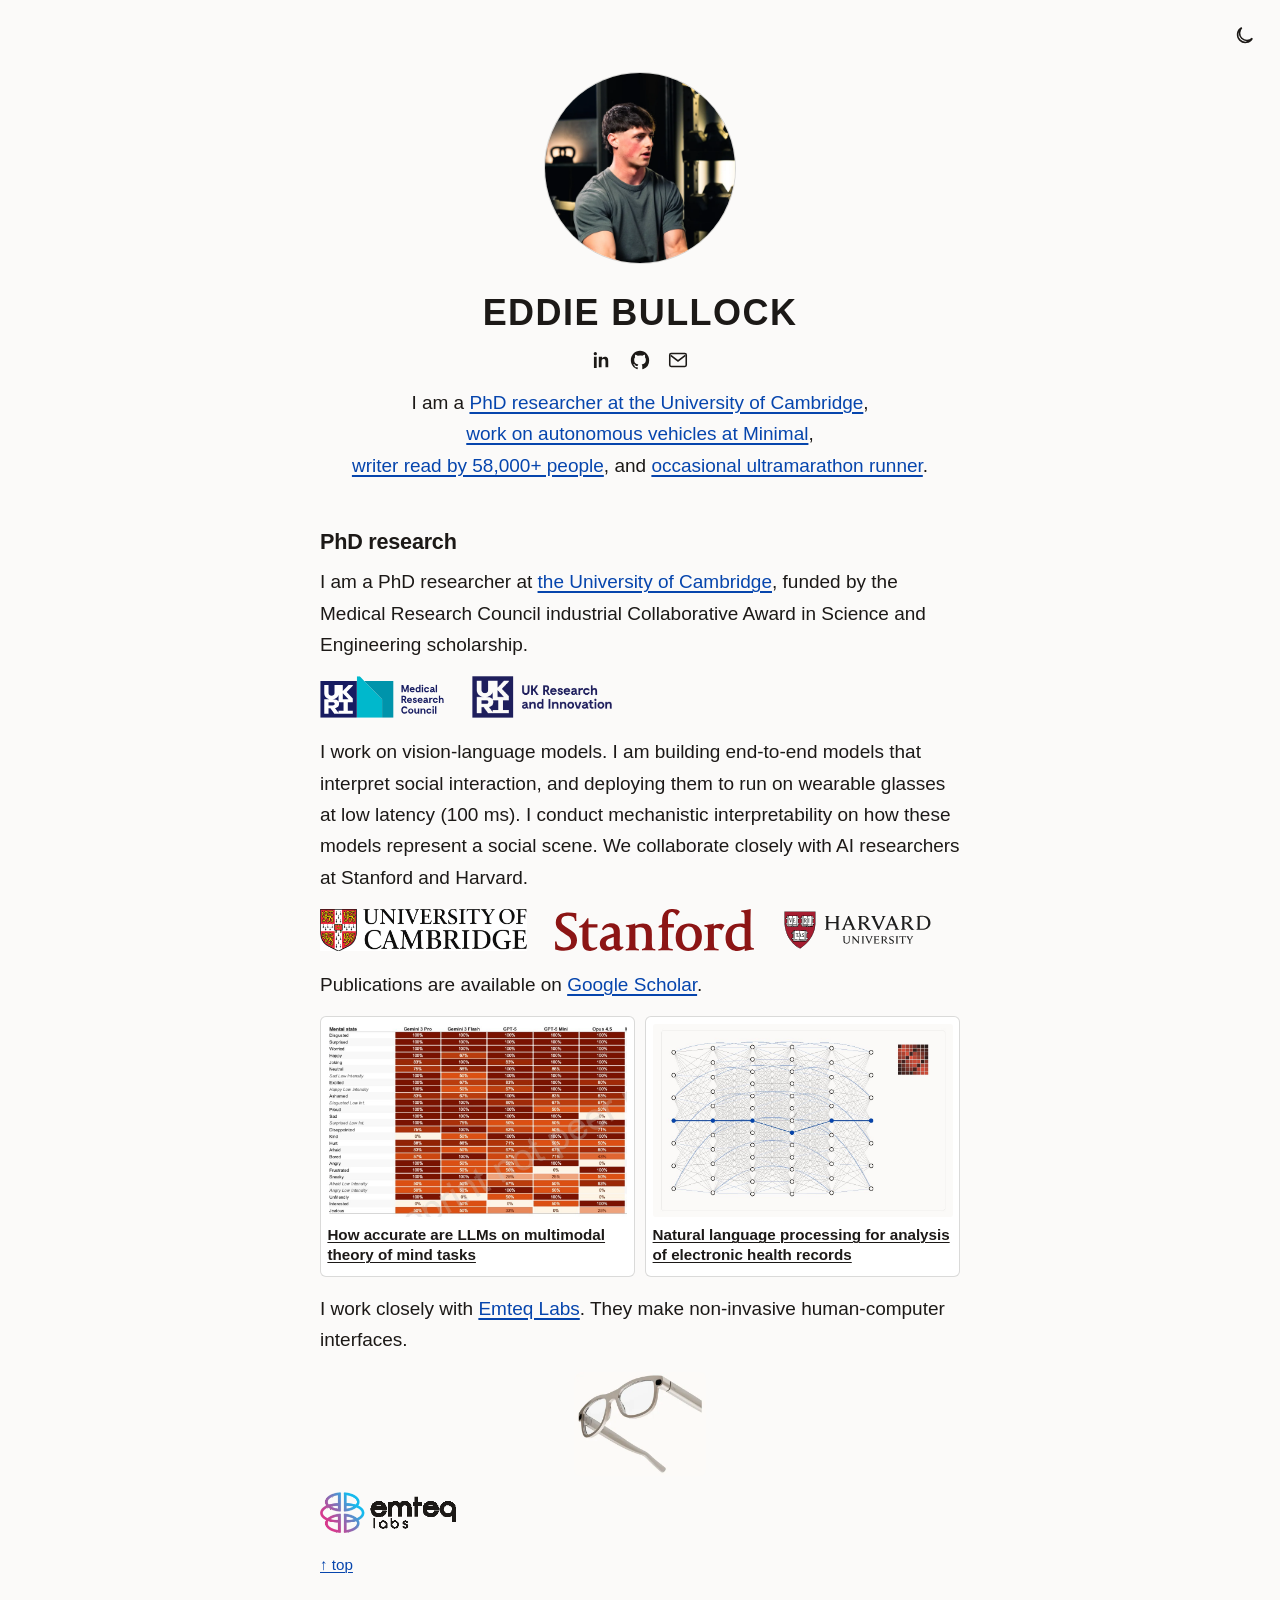
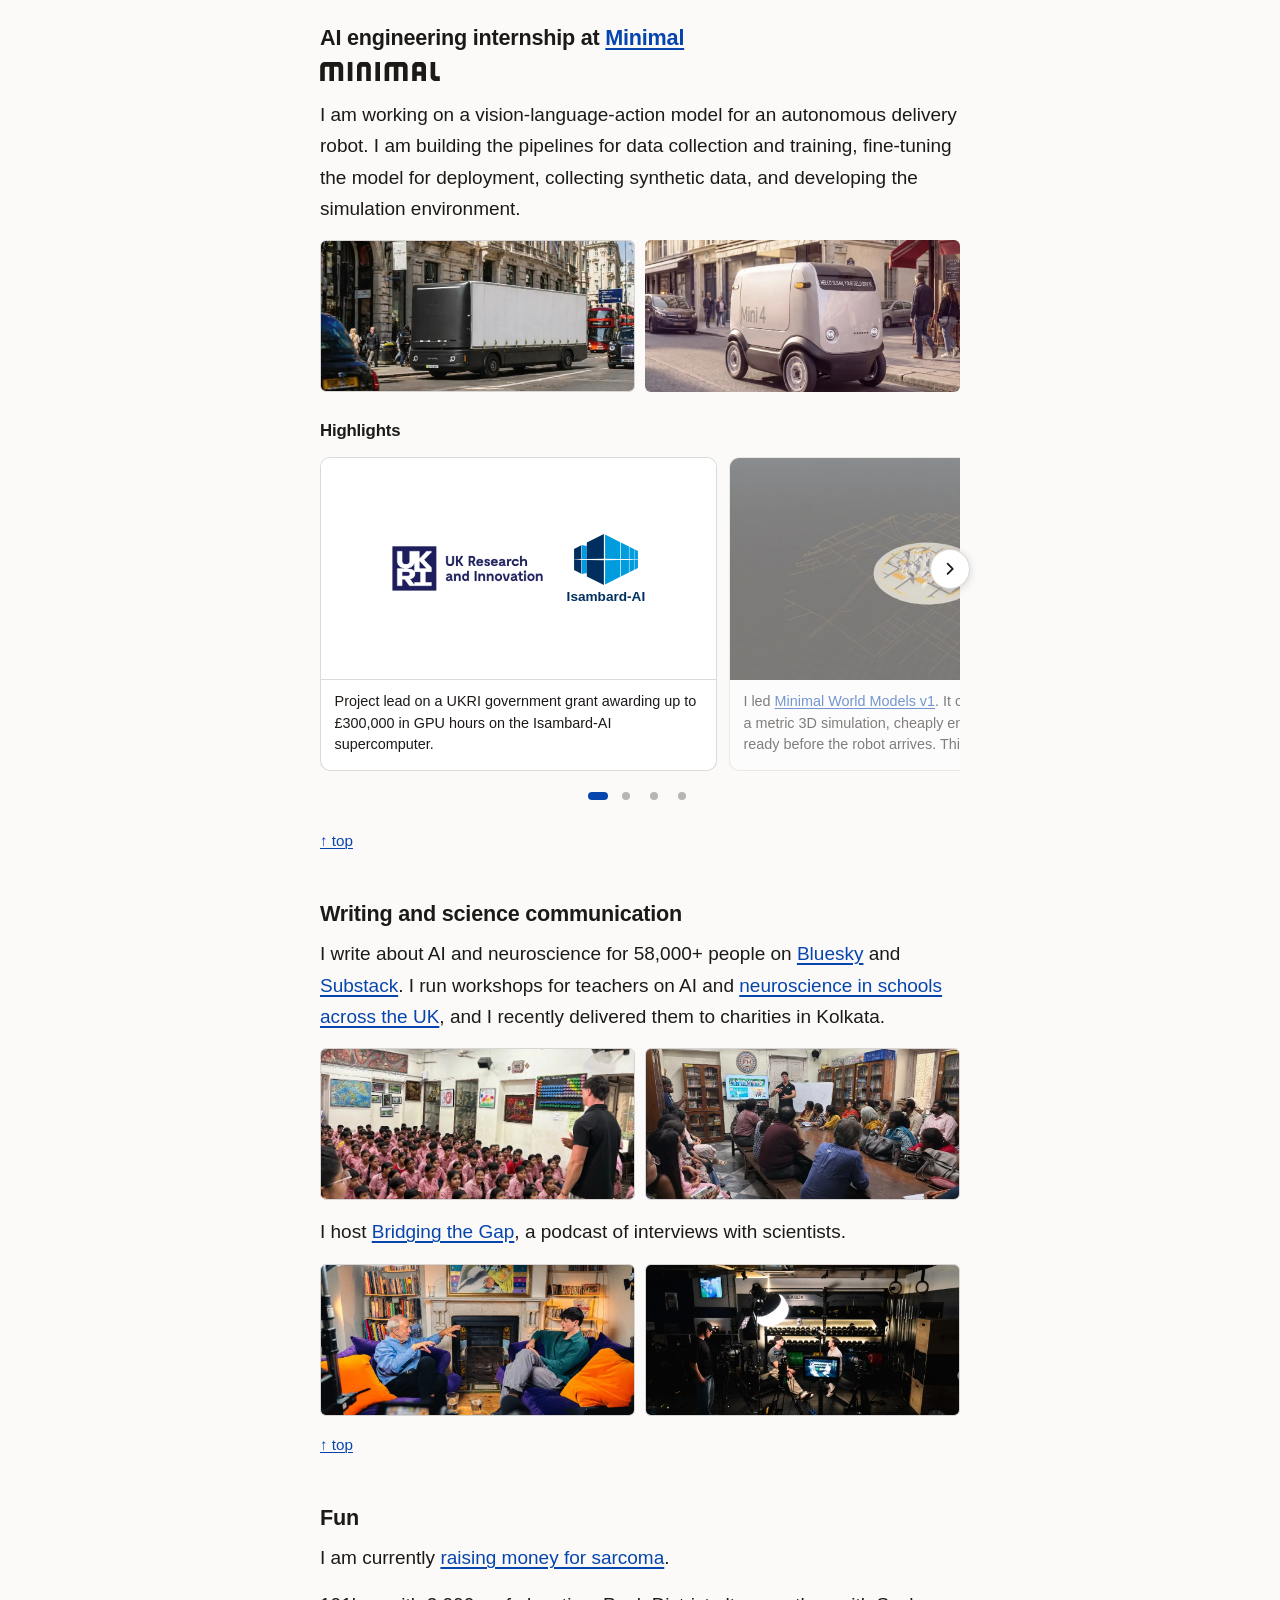
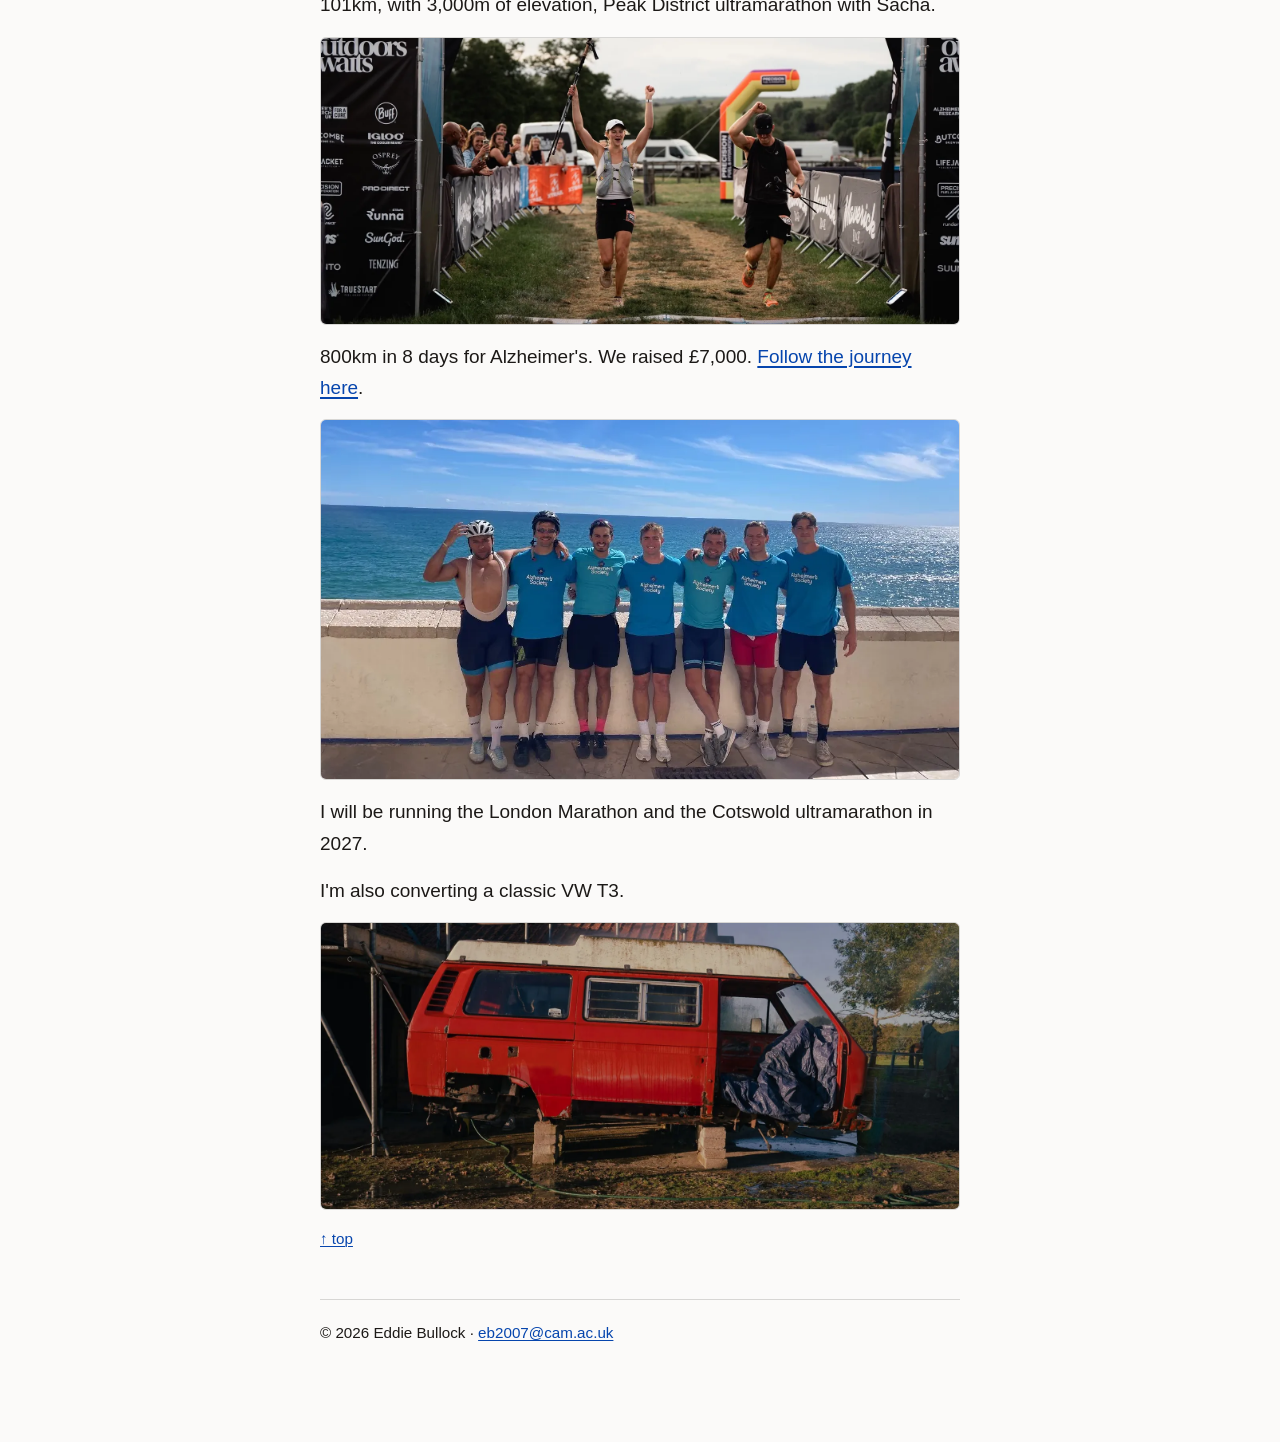
==== commit e9b5883a: "Link Minimal World Models v1 to the LinkedIn announcement. Co-Authored-By: Claude Opus 5.5 <noreply@" ====
--- a/index.html
+++ b/index.html
@@ -216,13 +216,13 @@
             <video poster="/videos/minato.jpg" width="1280" height="720" muted playsinline loop preload="metadata" aria-label="Minato, Tokyo, assembling as a 3D simulation.">
               <source src="/videos/minato.mp4" type="video/mp4">
             </video>
-            <p>I led Minimal World Models v1. It compiles a real city into a metric 3D simulation, cheaply enough that the world is ready before the robot arrives. This is Minato, Tokyo.</p>
+            <p>I led <a href="https://www.linkedin.com/posts/liamsill_autonomous-vehicles-that-cant-be-driven-ugcPost-7523150874592825344-p1MO" rel="noopener noreferrer" target="_blank">Minimal World Models v1</a>. It compiles a real city into a metric 3D simulation, cheaply enough that the world is ready before the robot arrives. This is Minato, Tokyo.</p>
           </article>
           <article class="reel-slide" aria-roledescription="slide" aria-label="3 of 4">
             <video poster="/videos/robot-drive.jpg" width="1280" height="534" muted playsinline loop preload="none" aria-label="The delivery robot driving in simulation.">
               <source src="/videos/robot-drive.mp4" type="video/mp4">
             </video>
-            <p>I built the open-loop and closed-loop evaluation pipelines that score the driving model in simulation before it runs on the robot.</p>
+            <p>I built the open-loop and closed-loop evaluation pipelines that score the driving model in simulation, with traffic and pedestrians, before it runs on the robot.</p>
           </article>
           <article class="reel-slide" aria-roledescription="slide" aria-label="4 of 4">
             <video poster="/videos/photoreal.jpg" width="1280" height="704" muted playsinline loop preload="none" aria-label="A photoreal drive through a simulated city street.">
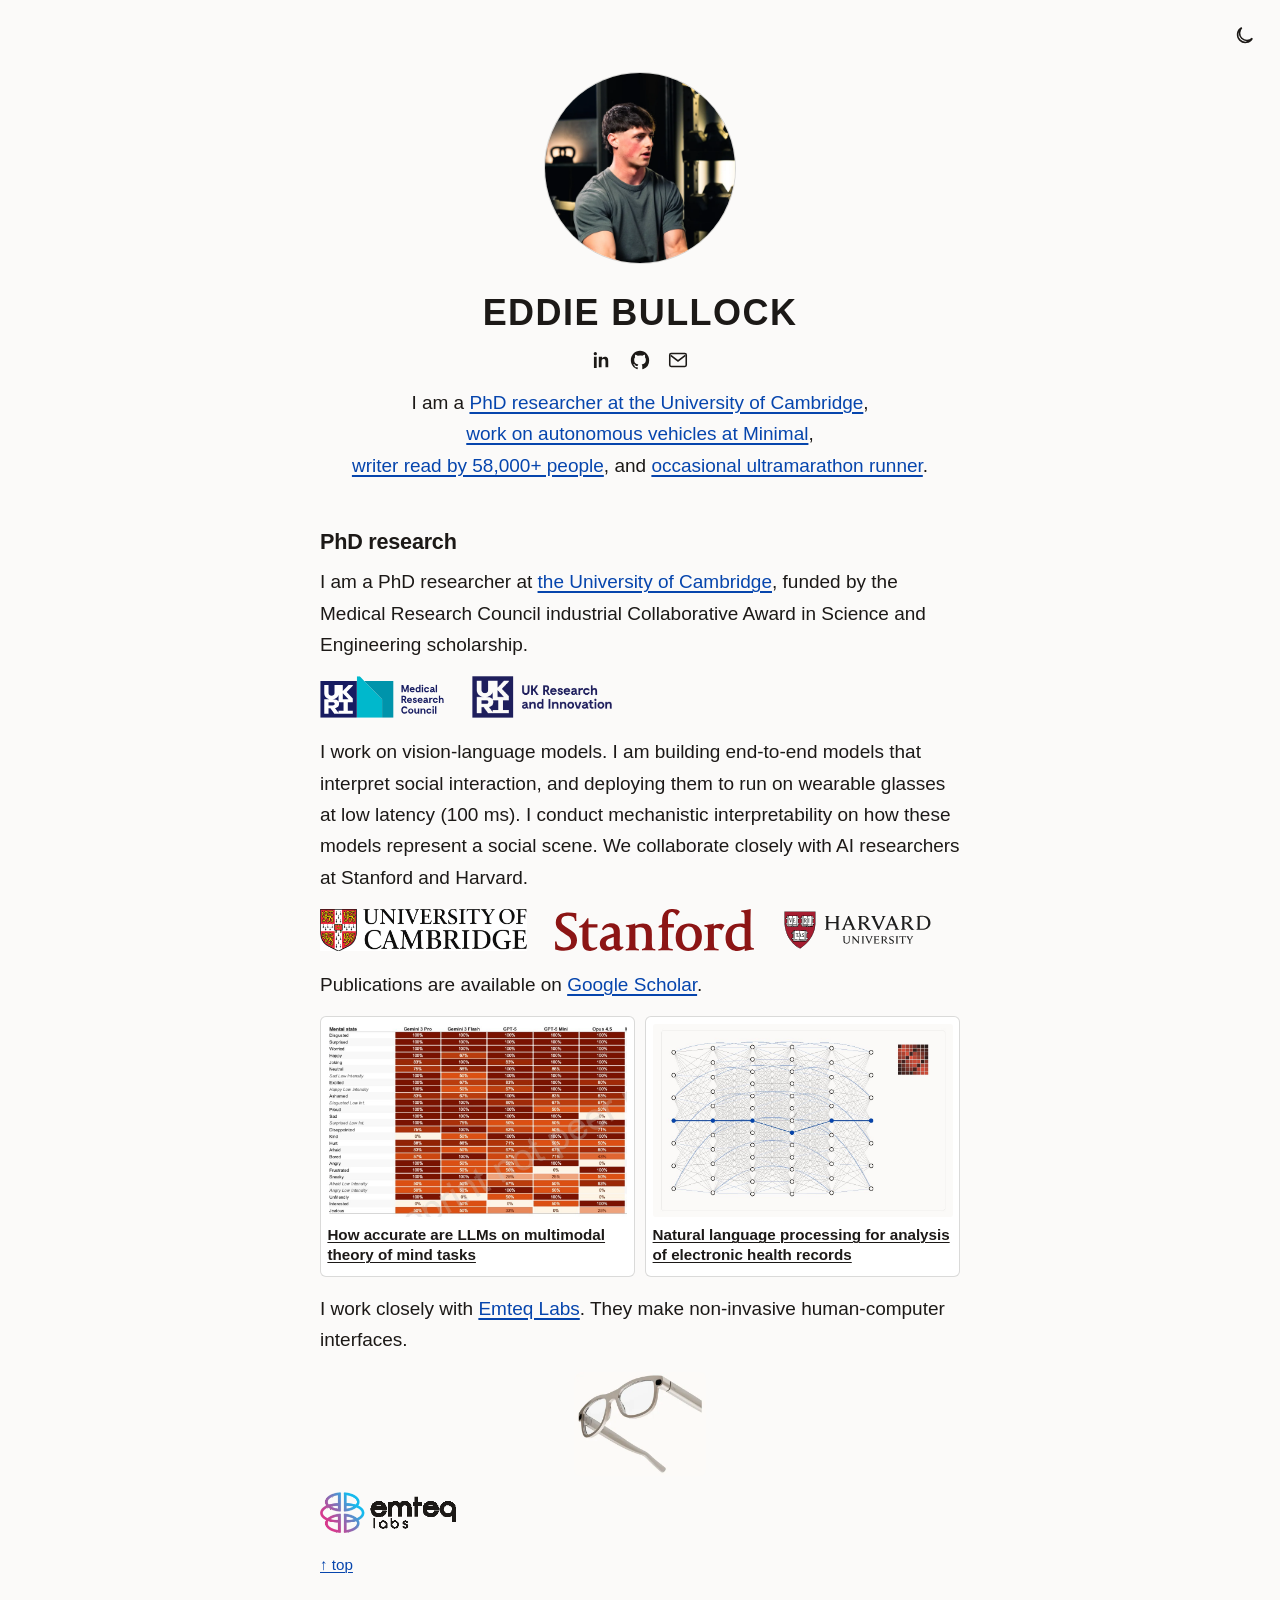
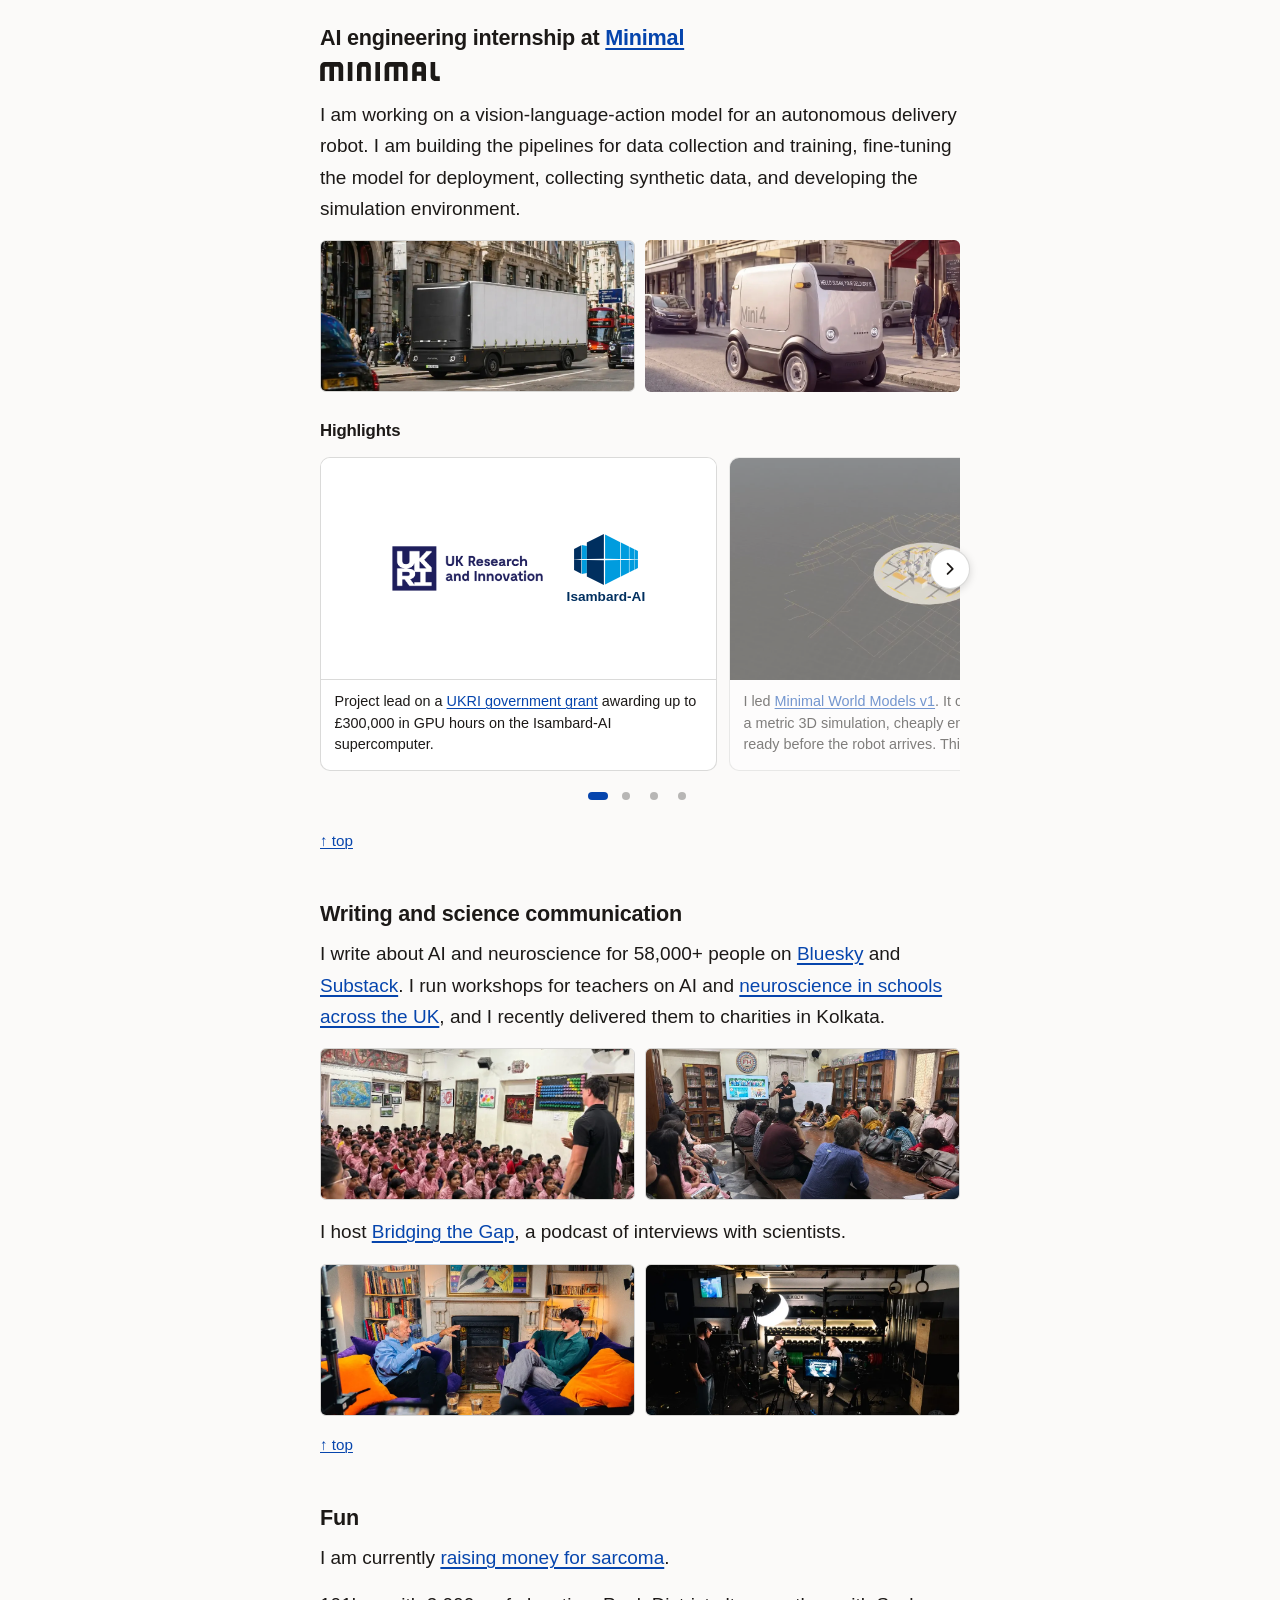
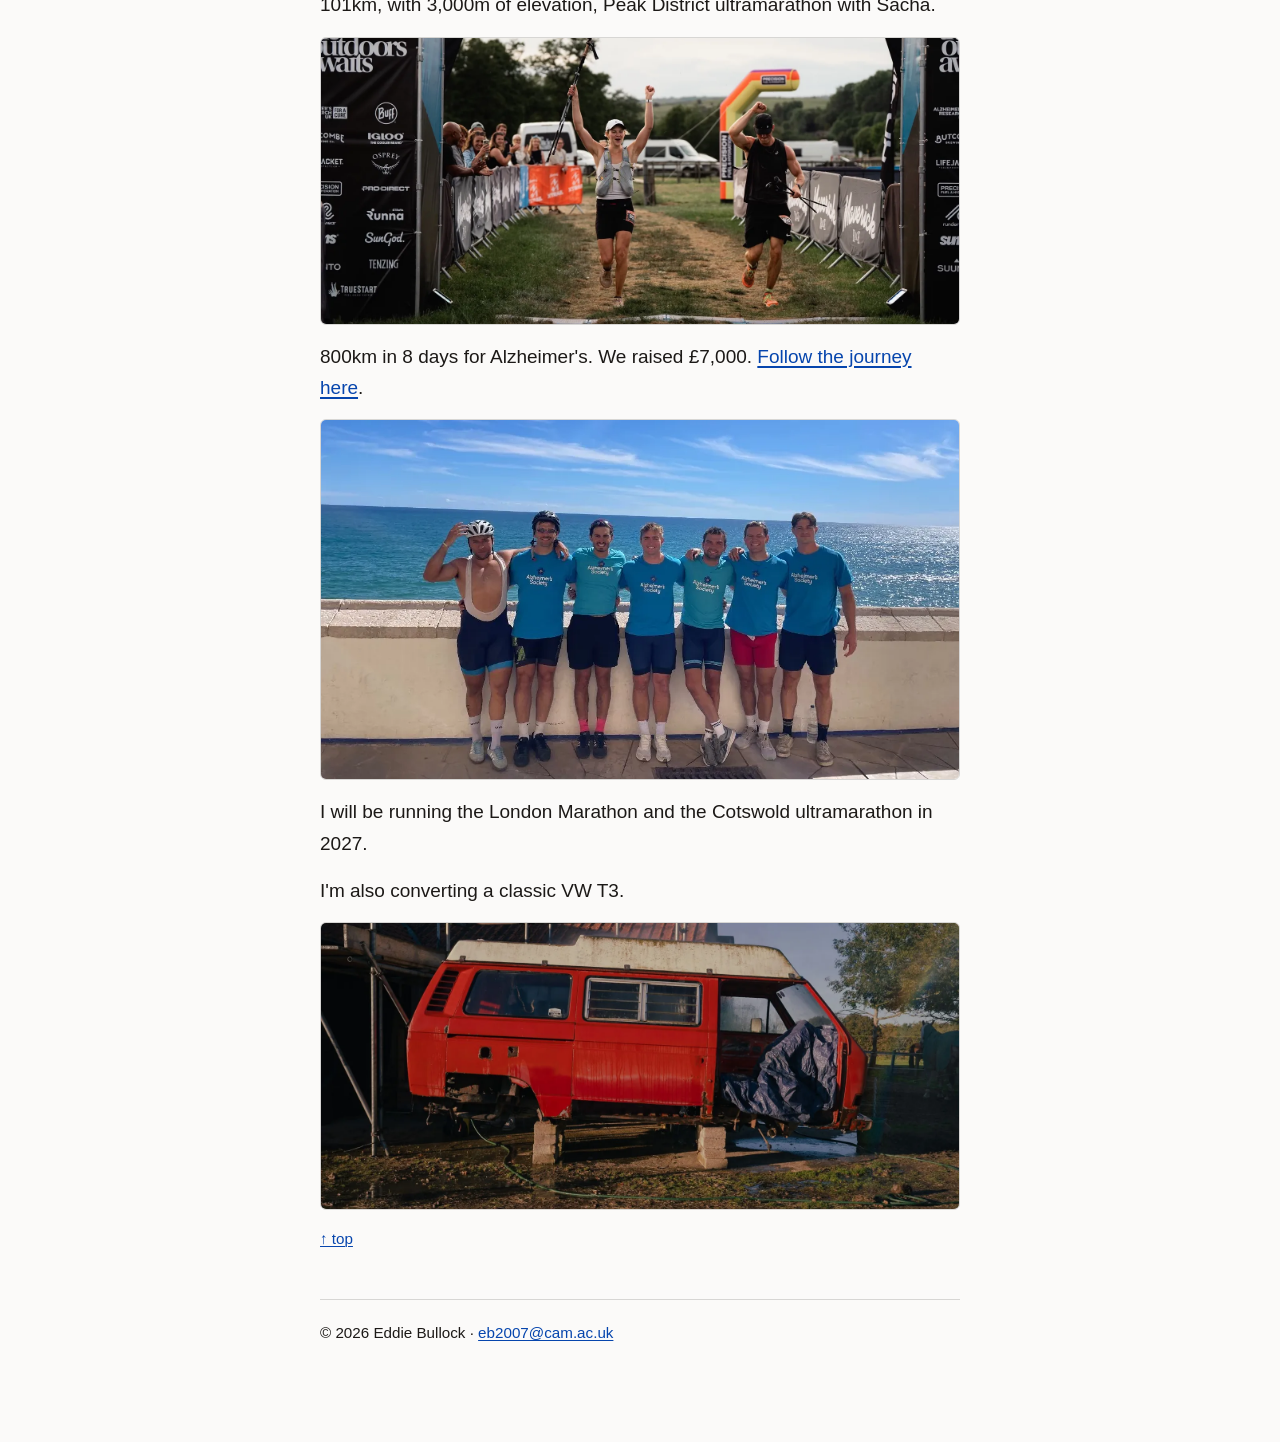
==== commit 790b6b5a: "Link the grant and world model highlights to the Minimal blog posts. Co-Authored-By: Claude Opus 5.5" ====
--- a/index.html
+++ b/index.html
@@ -210,13 +210,13 @@
                 <span>Isambard-AI</span>
               </span>
             </div>
-            <p>Project lead on a UKRI government grant awarding up to £300,000 in GPU hours on the Isambard-AI supercomputer.</p>
+            <p>Project lead on a <a href="https://www.minimal.tech/blog/compute-grant" rel="noopener noreferrer" target="_blank">UKRI government grant</a> awarding up to £300,000 in GPU hours on the Isambard-AI supercomputer.</p>
           </article>
           <article class="reel-slide" aria-roledescription="slide" aria-label="2 of 4">
             <video poster="/videos/minato.jpg" width="1280" height="720" muted playsinline loop preload="metadata" aria-label="Minato, Tokyo, assembling as a 3D simulation.">
               <source src="/videos/minato.mp4" type="video/mp4">
             </video>
-            <p>I led <a href="https://www.linkedin.com/posts/liamsill_autonomous-vehicles-that-cant-be-driven-ugcPost-7523150874592825344-p1MO" rel="noopener noreferrer" target="_blank">Minimal World Models v1</a>. It compiles a real city into a metric 3D simulation, cheaply enough that the world is ready before the robot arrives. This is Minato, Tokyo.</p>
+            <p>I led <a href="https://www.minimal.tech/blog/world-model" rel="noopener noreferrer" target="_blank">Minimal World Models v1</a>. It compiles a real city into a metric 3D simulation, cheaply enough that the world is ready before the robot arrives. This is Minato, Tokyo.</p>
           </article>
           <article class="reel-slide" aria-roledescription="slide" aria-label="3 of 4">
             <video poster="/videos/robot-drive.jpg" width="1280" height="534" muted playsinline loop preload="none" aria-label="The delivery robot driving in simulation.">
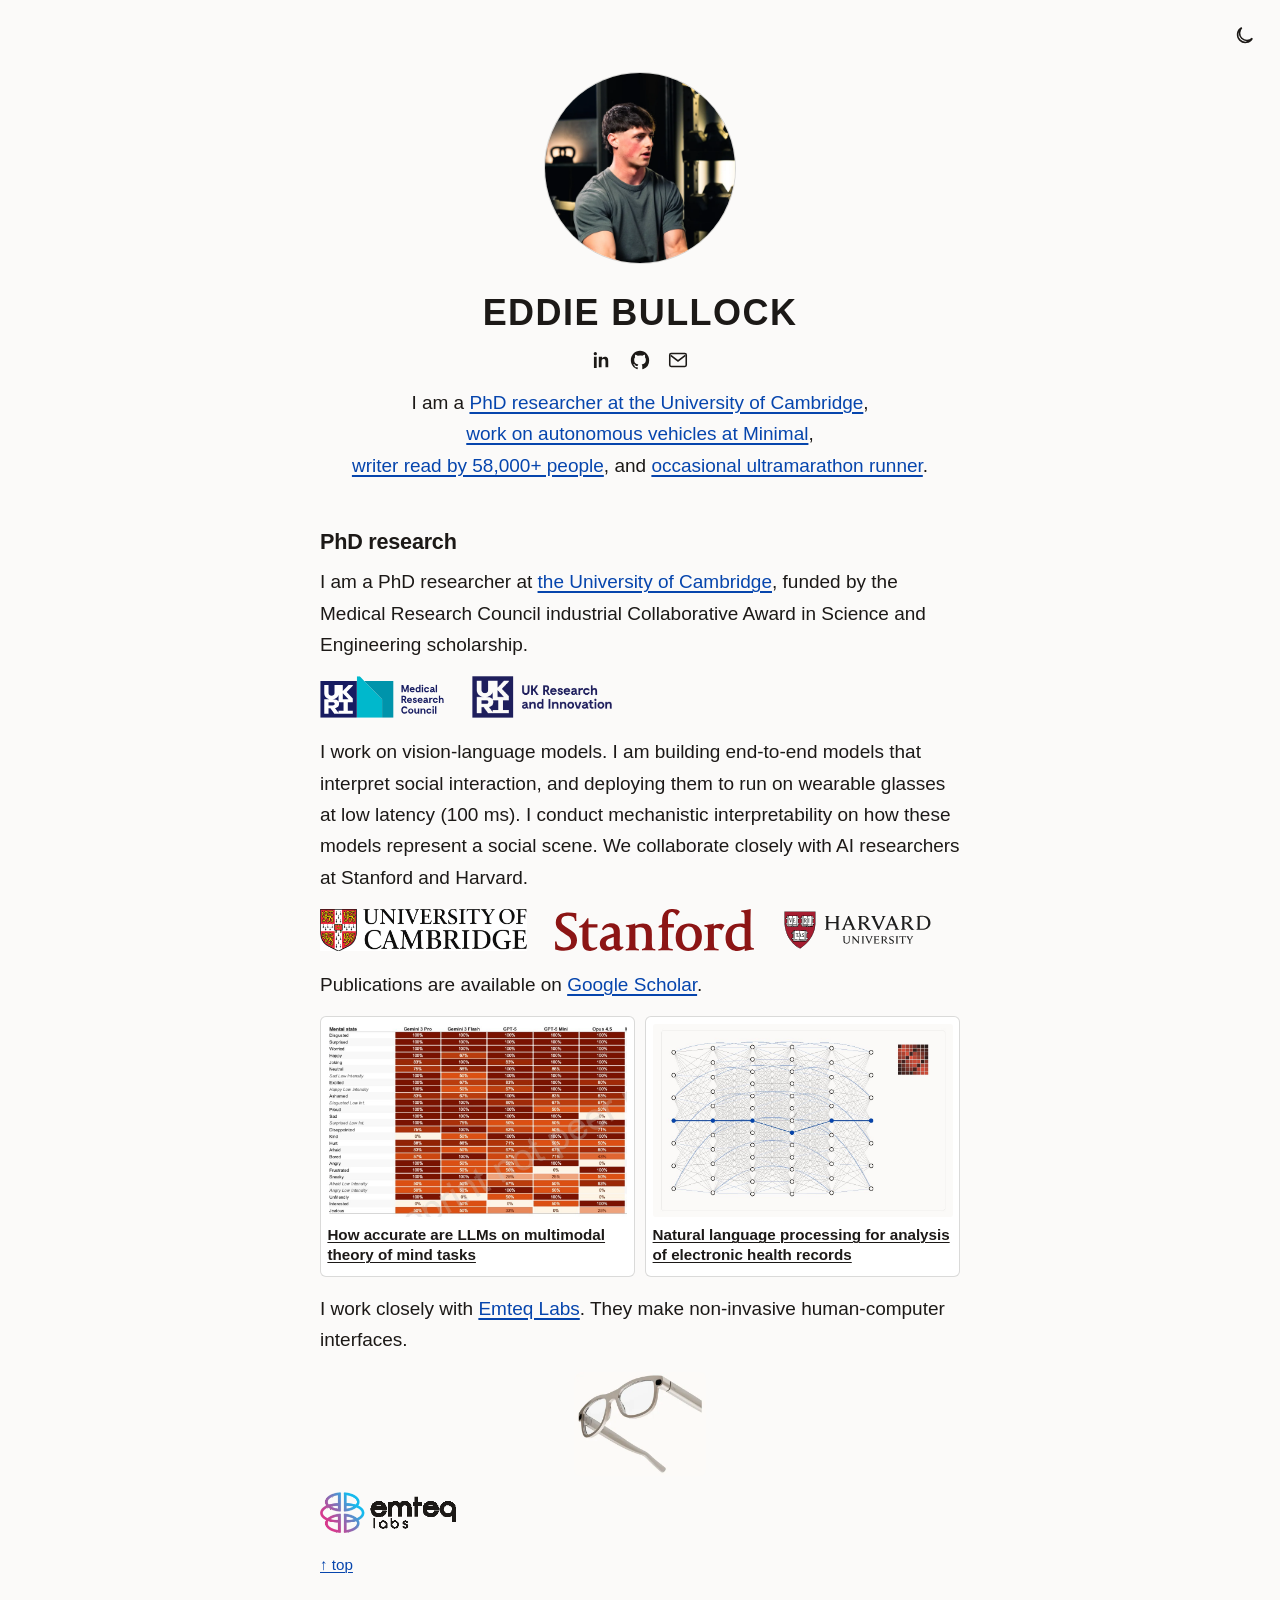
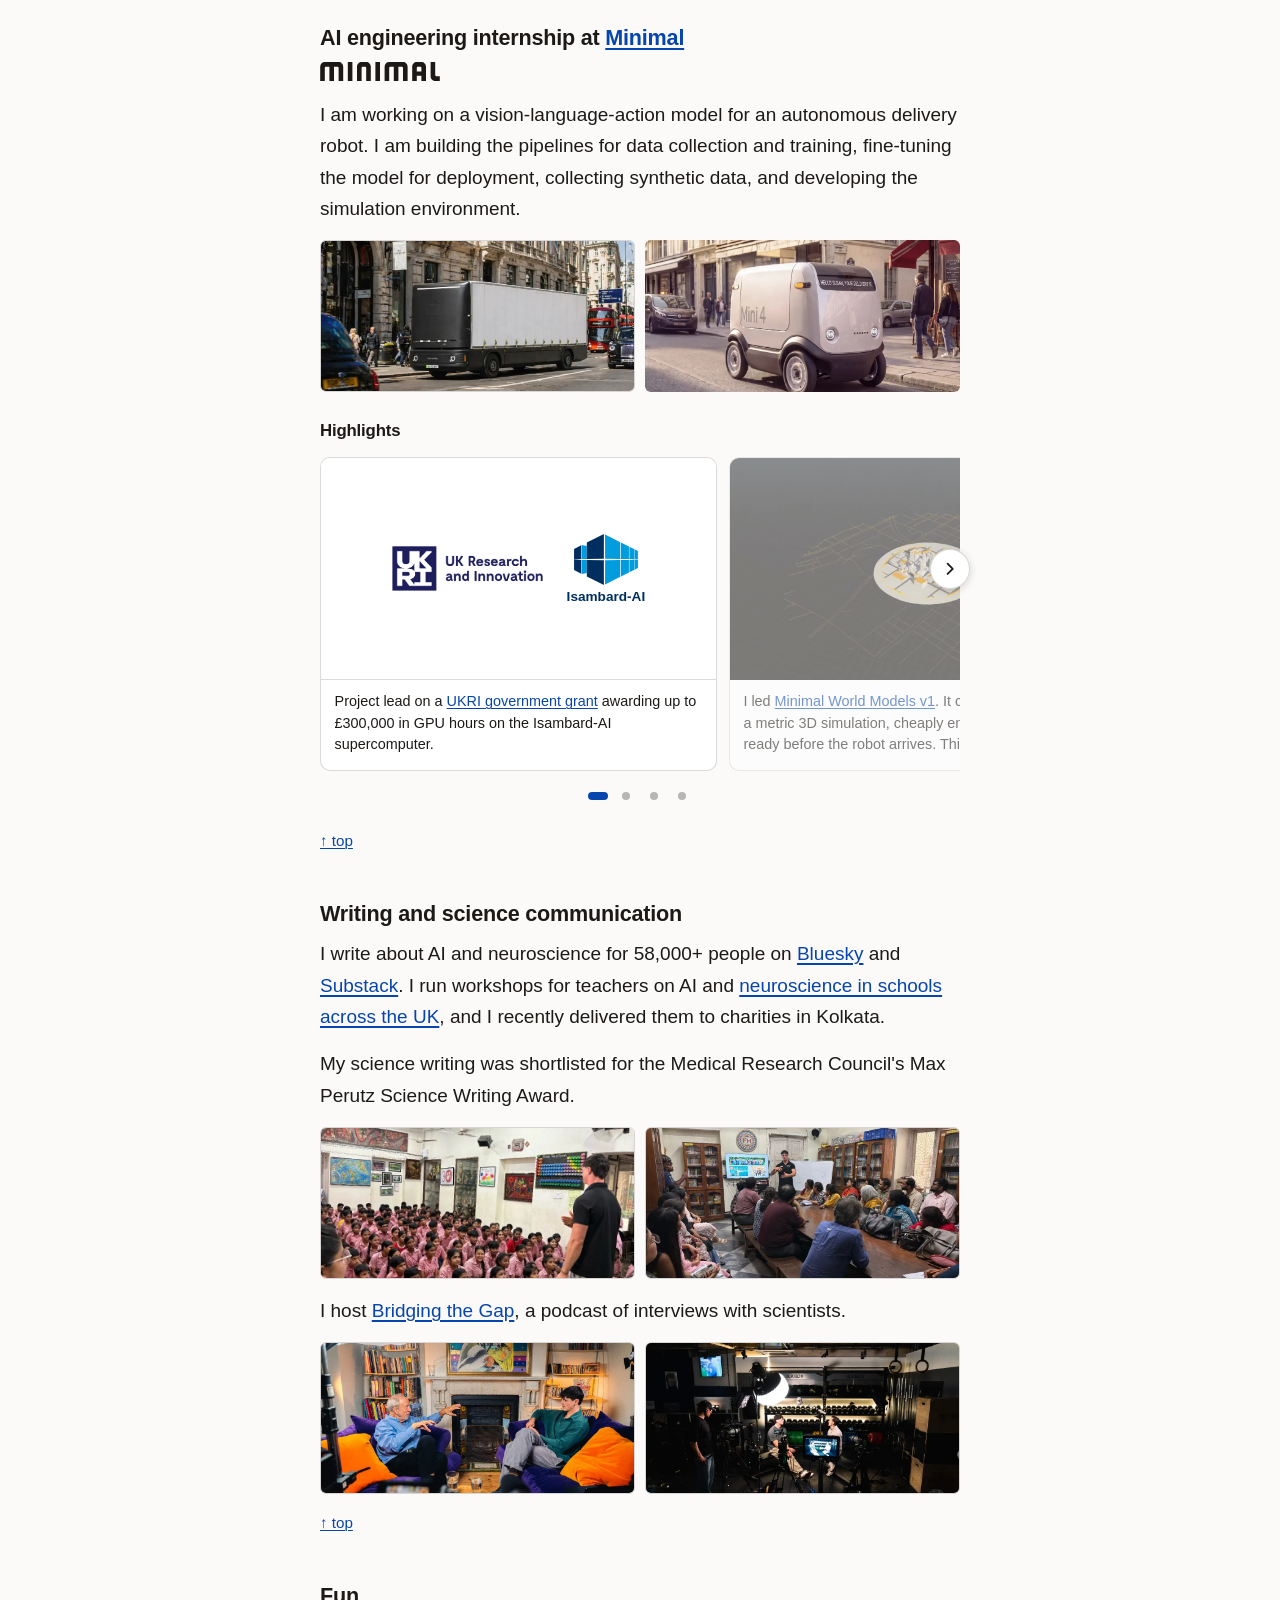
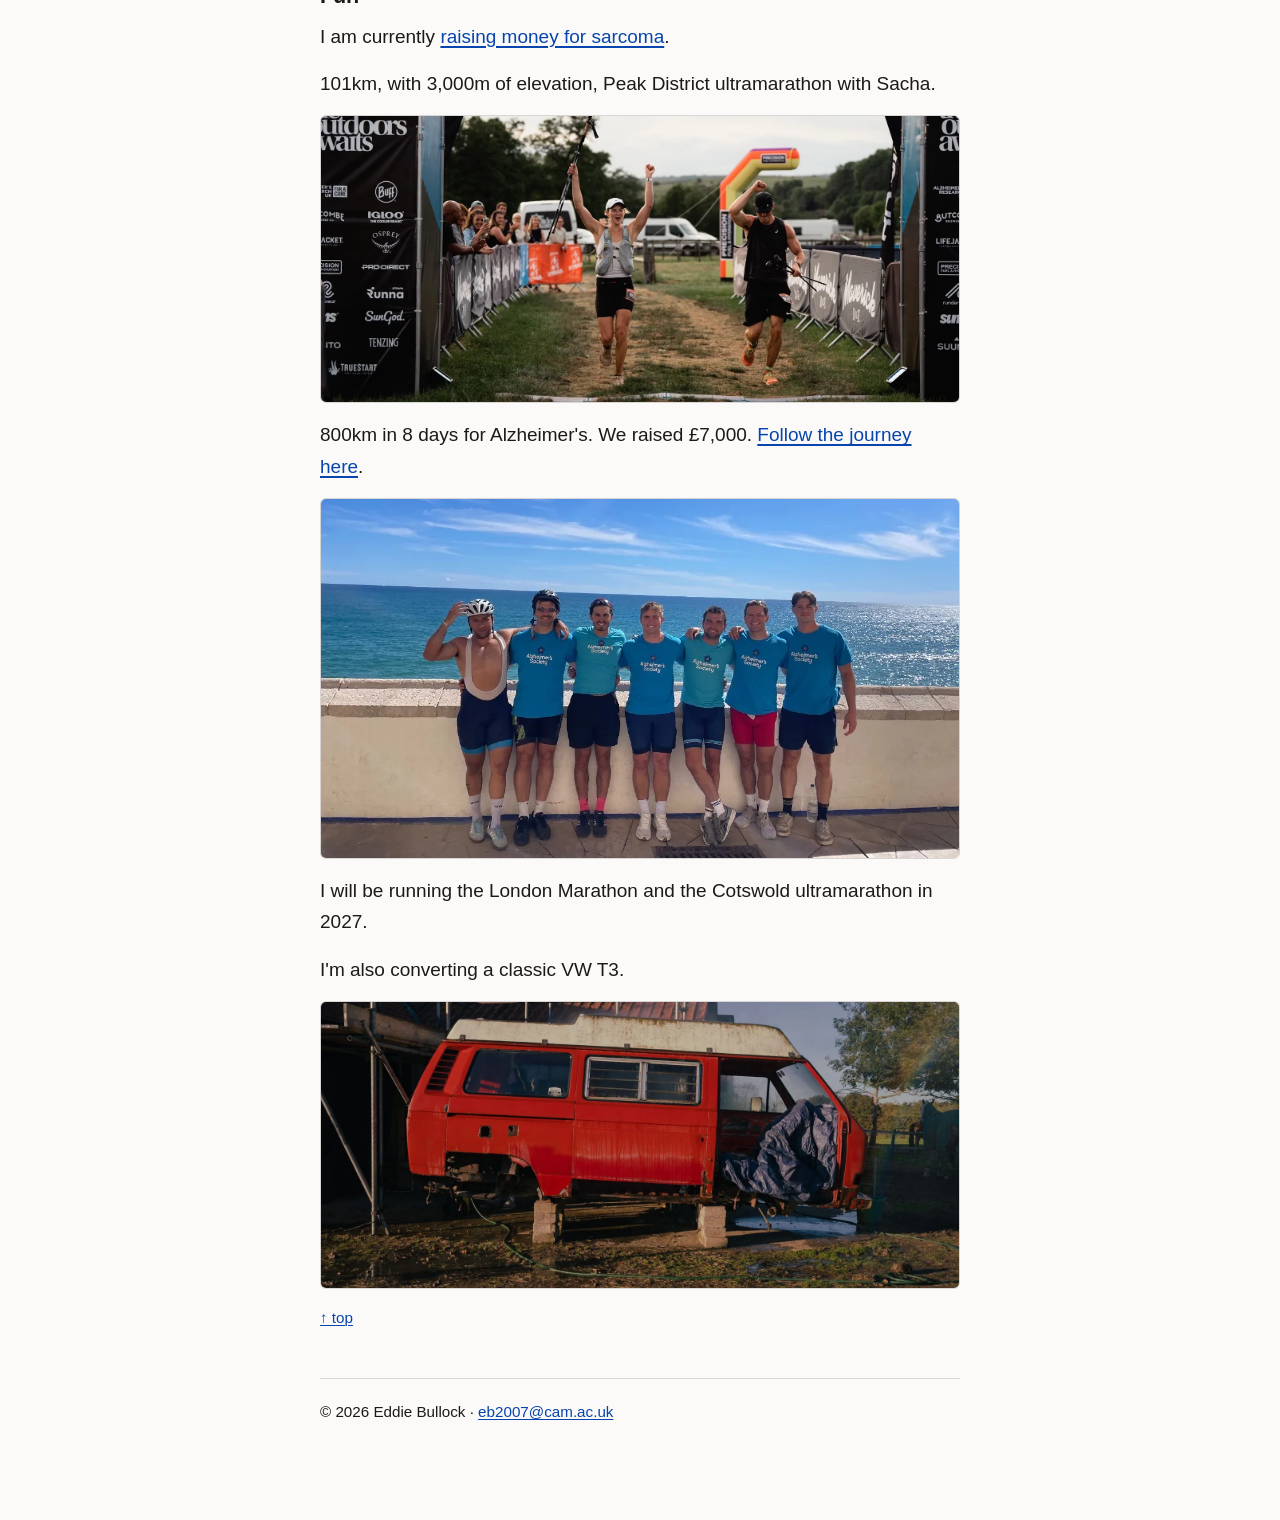
==== commit 8882c69b: "Mention the MRC Max Perutz Science Writing Award shortlisting. Co-Authored-By: Claude Opus 5.5 <nore" ====
--- a/index.html
+++ b/index.html
@@ -246,6 +246,7 @@
     <section id="writing" aria-labelledby="writing-heading">
       <h2 id="writing-heading">Writing and science communication</h2>
       <p>I write about AI and neuroscience for 58,000+ people on <a href="https://bsky.app/profile/eddiebullock.bsky.social" rel="noopener noreferrer" target="_blank">Bluesky</a> and <a href="https://substack.com/@edbullock" rel="noopener noreferrer" target="_blank">Substack</a>. I run workshops for teachers on AI and <a href="https://scholar.google.com/citations?view_op=view_citation&amp;hl=en&amp;user=toL9Lq0AAAAJ&amp;citation_for_view=toL9Lq0AAAAJ:d1gkVwhDpl0C" rel="noopener noreferrer" target="_blank">neuroscience in schools across the UK</a>, and I recently delivered them to charities in Kolkata.</p>
+      <p>My science writing was shortlisted for the Medical Research Council's Max Perutz Science Writing Award.</p>
       <div class="pair">
         <picture>
           <source srcset="/images/photo-school.webp" type="image/webp">
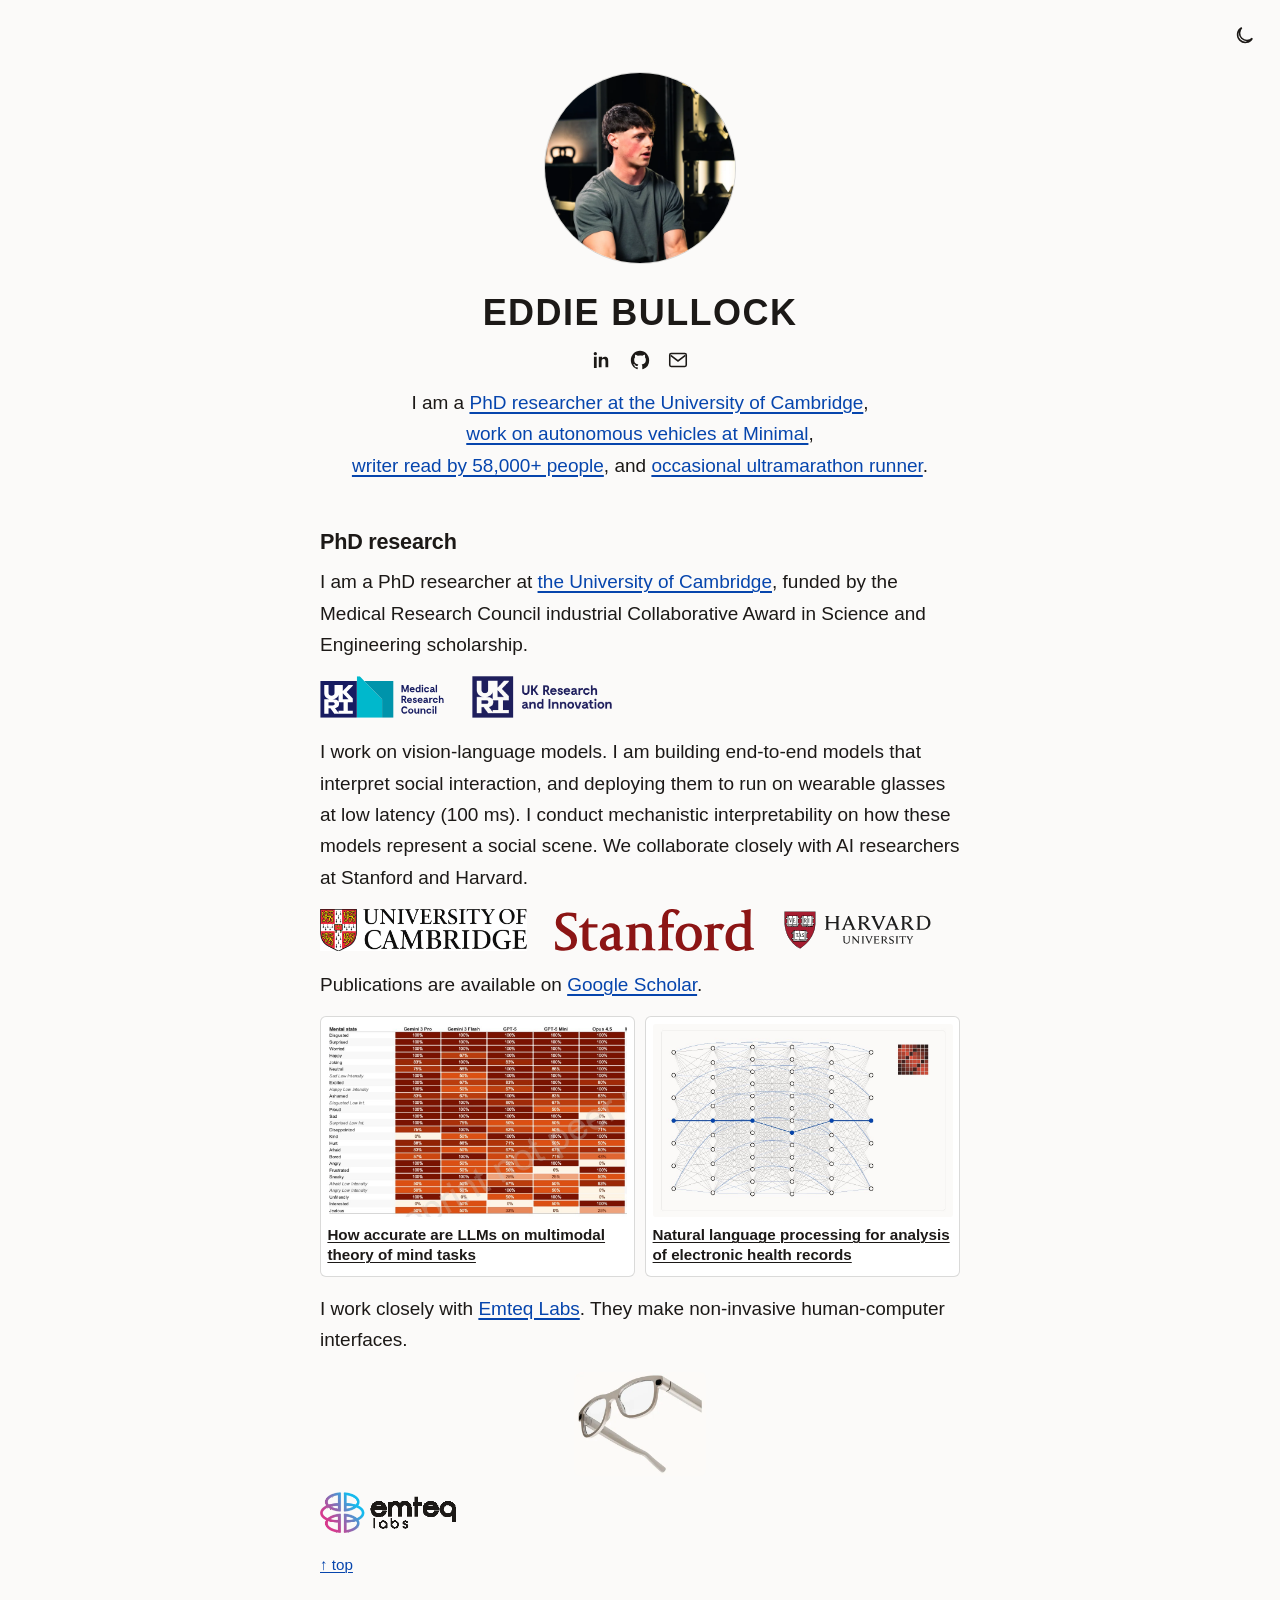
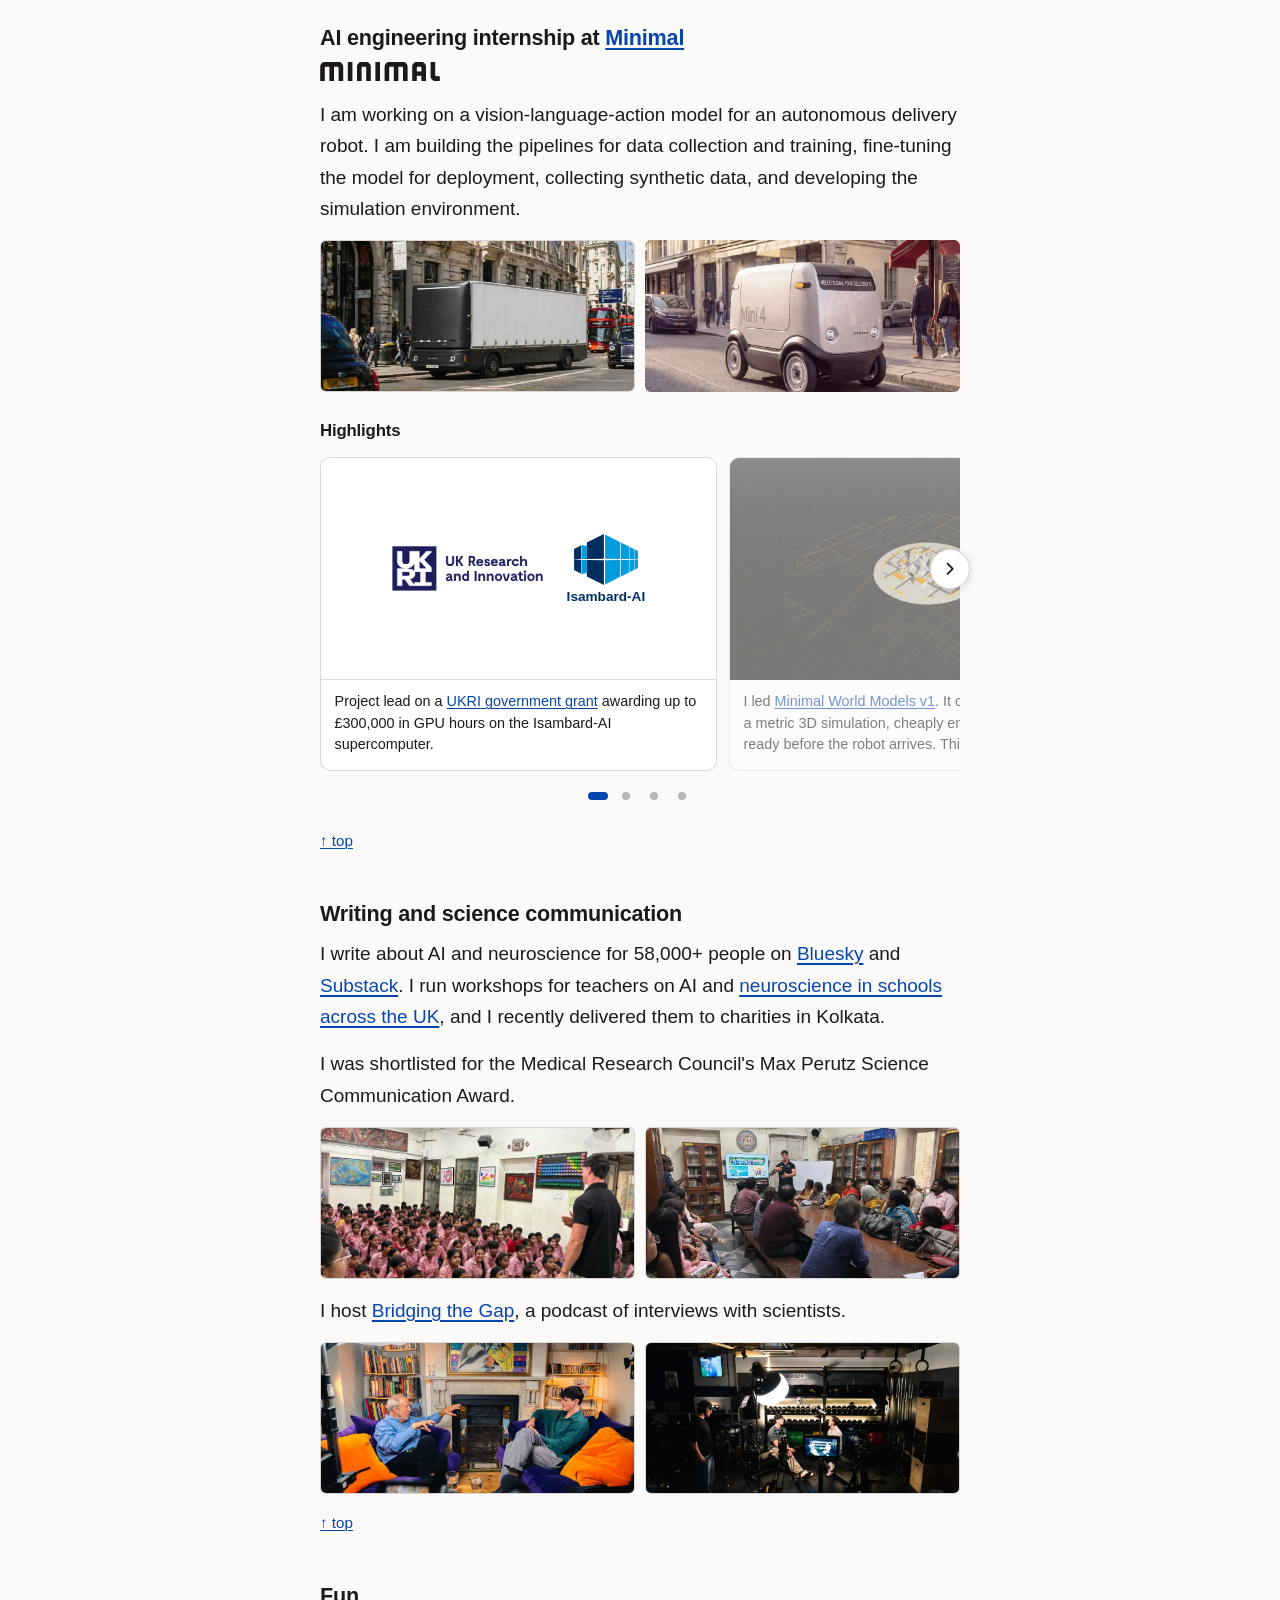
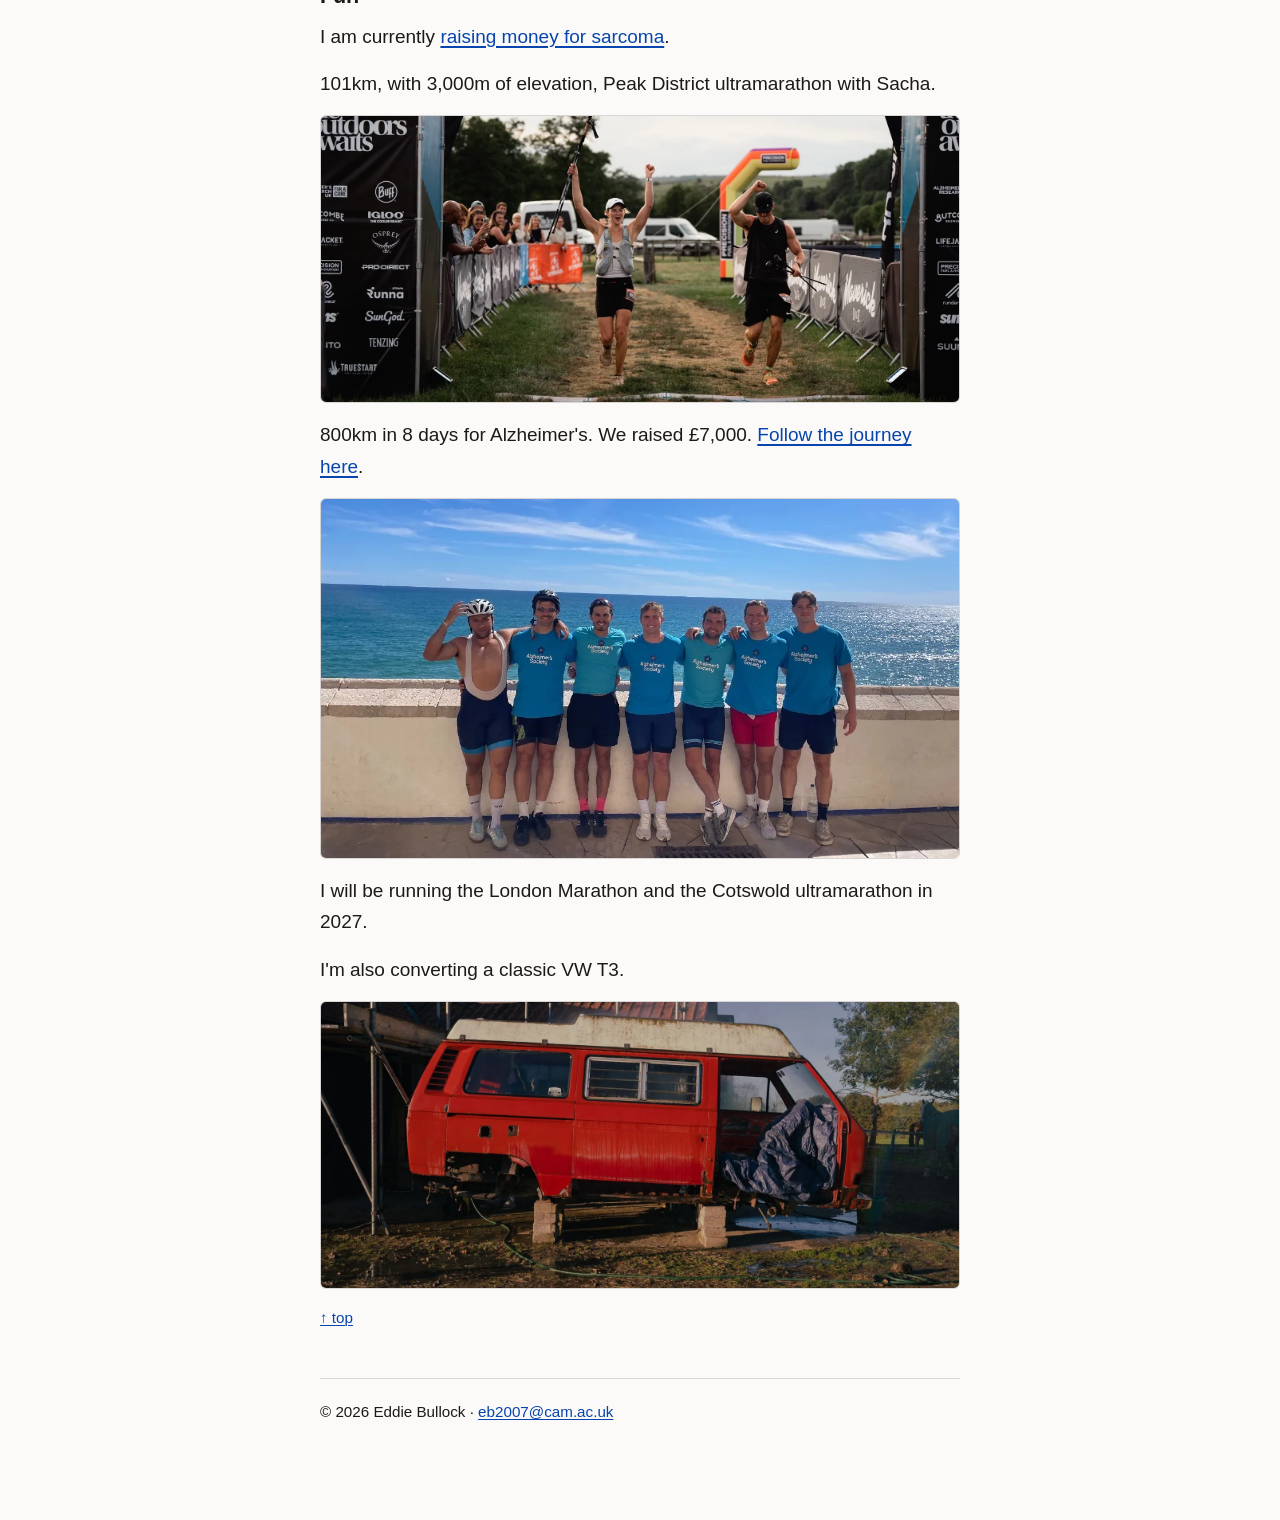
==== commit 44e38228: "Reword the Max Perutz award line. Co-Authored-By: Claude Opus 5.5 <noreply@anthropic.com>" ====
--- a/index.html
+++ b/index.html
@@ -246,7 +246,7 @@
     <section id="writing" aria-labelledby="writing-heading">
       <h2 id="writing-heading">Writing and science communication</h2>
       <p>I write about AI and neuroscience for 58,000+ people on <a href="https://bsky.app/profile/eddiebullock.bsky.social" rel="noopener noreferrer" target="_blank">Bluesky</a> and <a href="https://substack.com/@edbullock" rel="noopener noreferrer" target="_blank">Substack</a>. I run workshops for teachers on AI and <a href="https://scholar.google.com/citations?view_op=view_citation&amp;hl=en&amp;user=toL9Lq0AAAAJ&amp;citation_for_view=toL9Lq0AAAAJ:d1gkVwhDpl0C" rel="noopener noreferrer" target="_blank">neuroscience in schools across the UK</a>, and I recently delivered them to charities in Kolkata.</p>
-      <p>My science writing was shortlisted for the Medical Research Council's Max Perutz Science Writing Award.</p>
+      <p>I was shortlisted for the Medical Research Council's Max Perutz Science Communication Award.</p>
       <div class="pair">
         <picture>
           <source srcset="/images/photo-school.webp" type="image/webp">
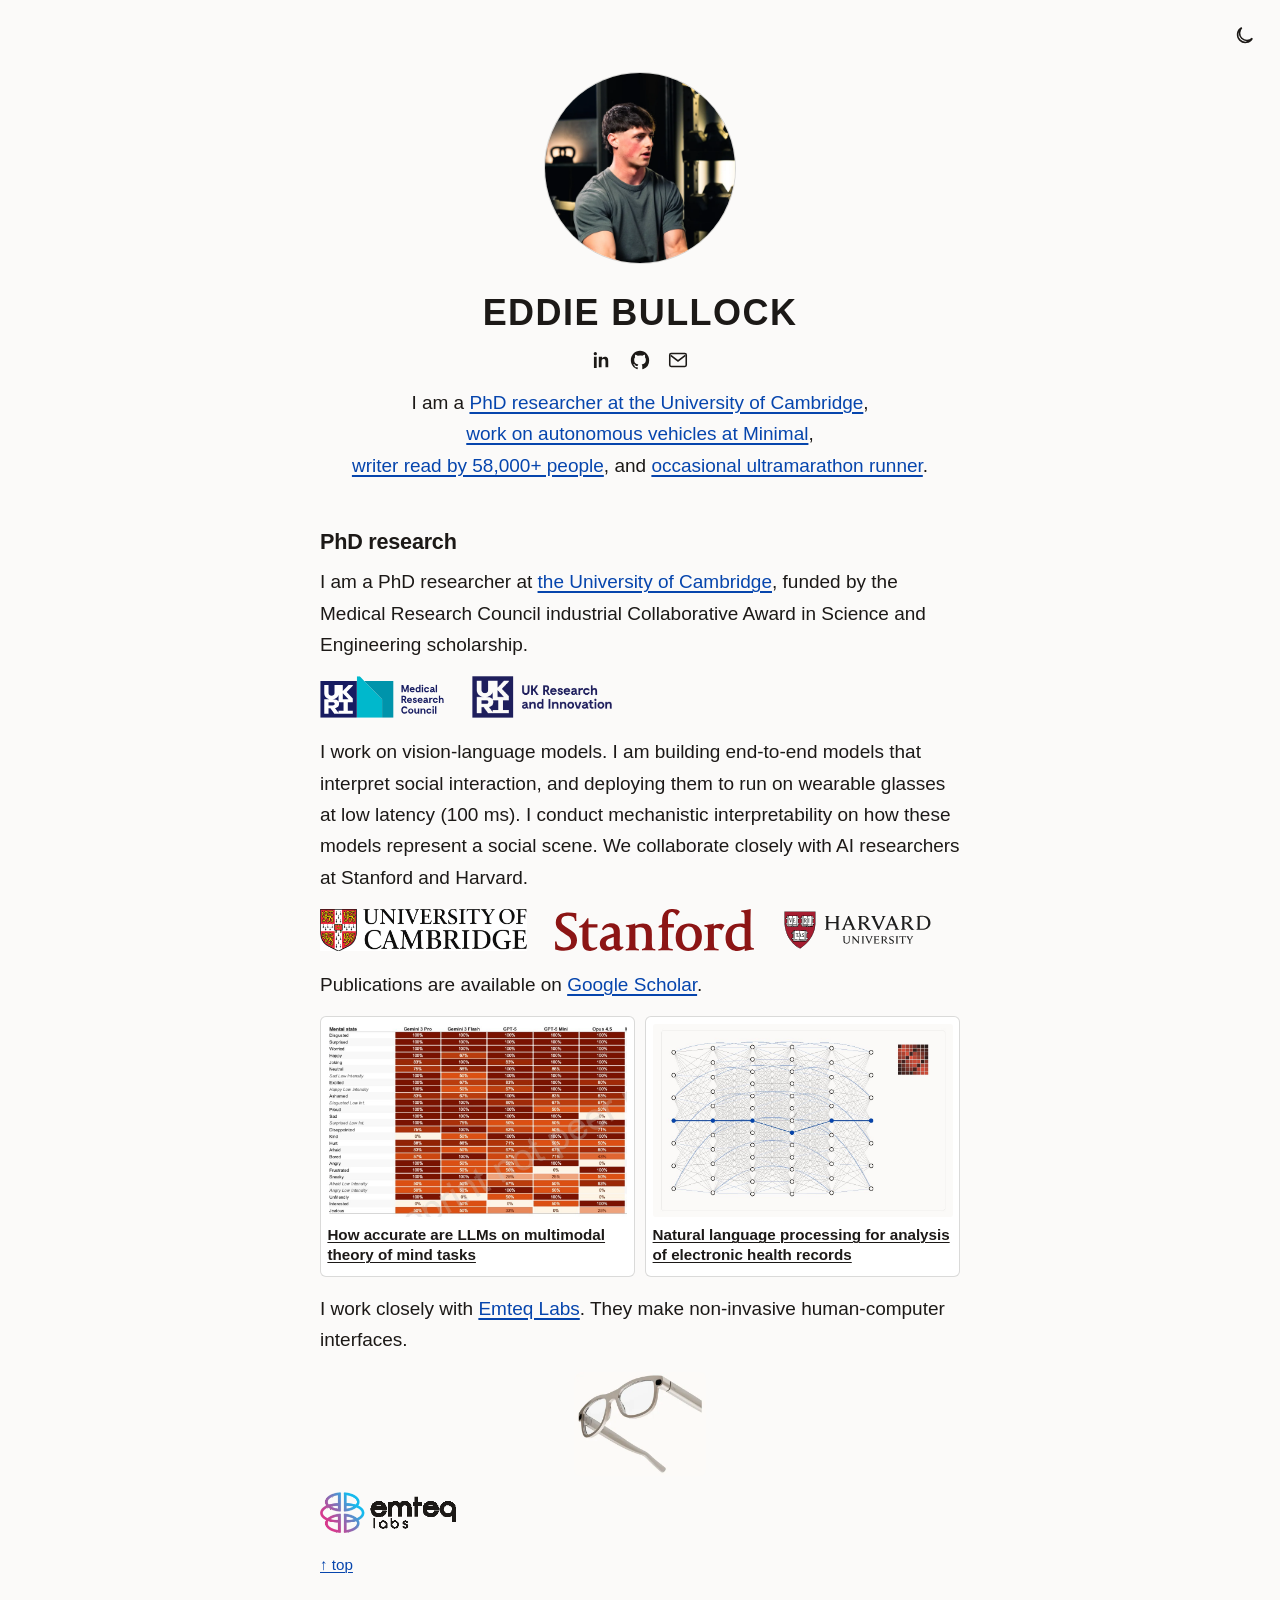
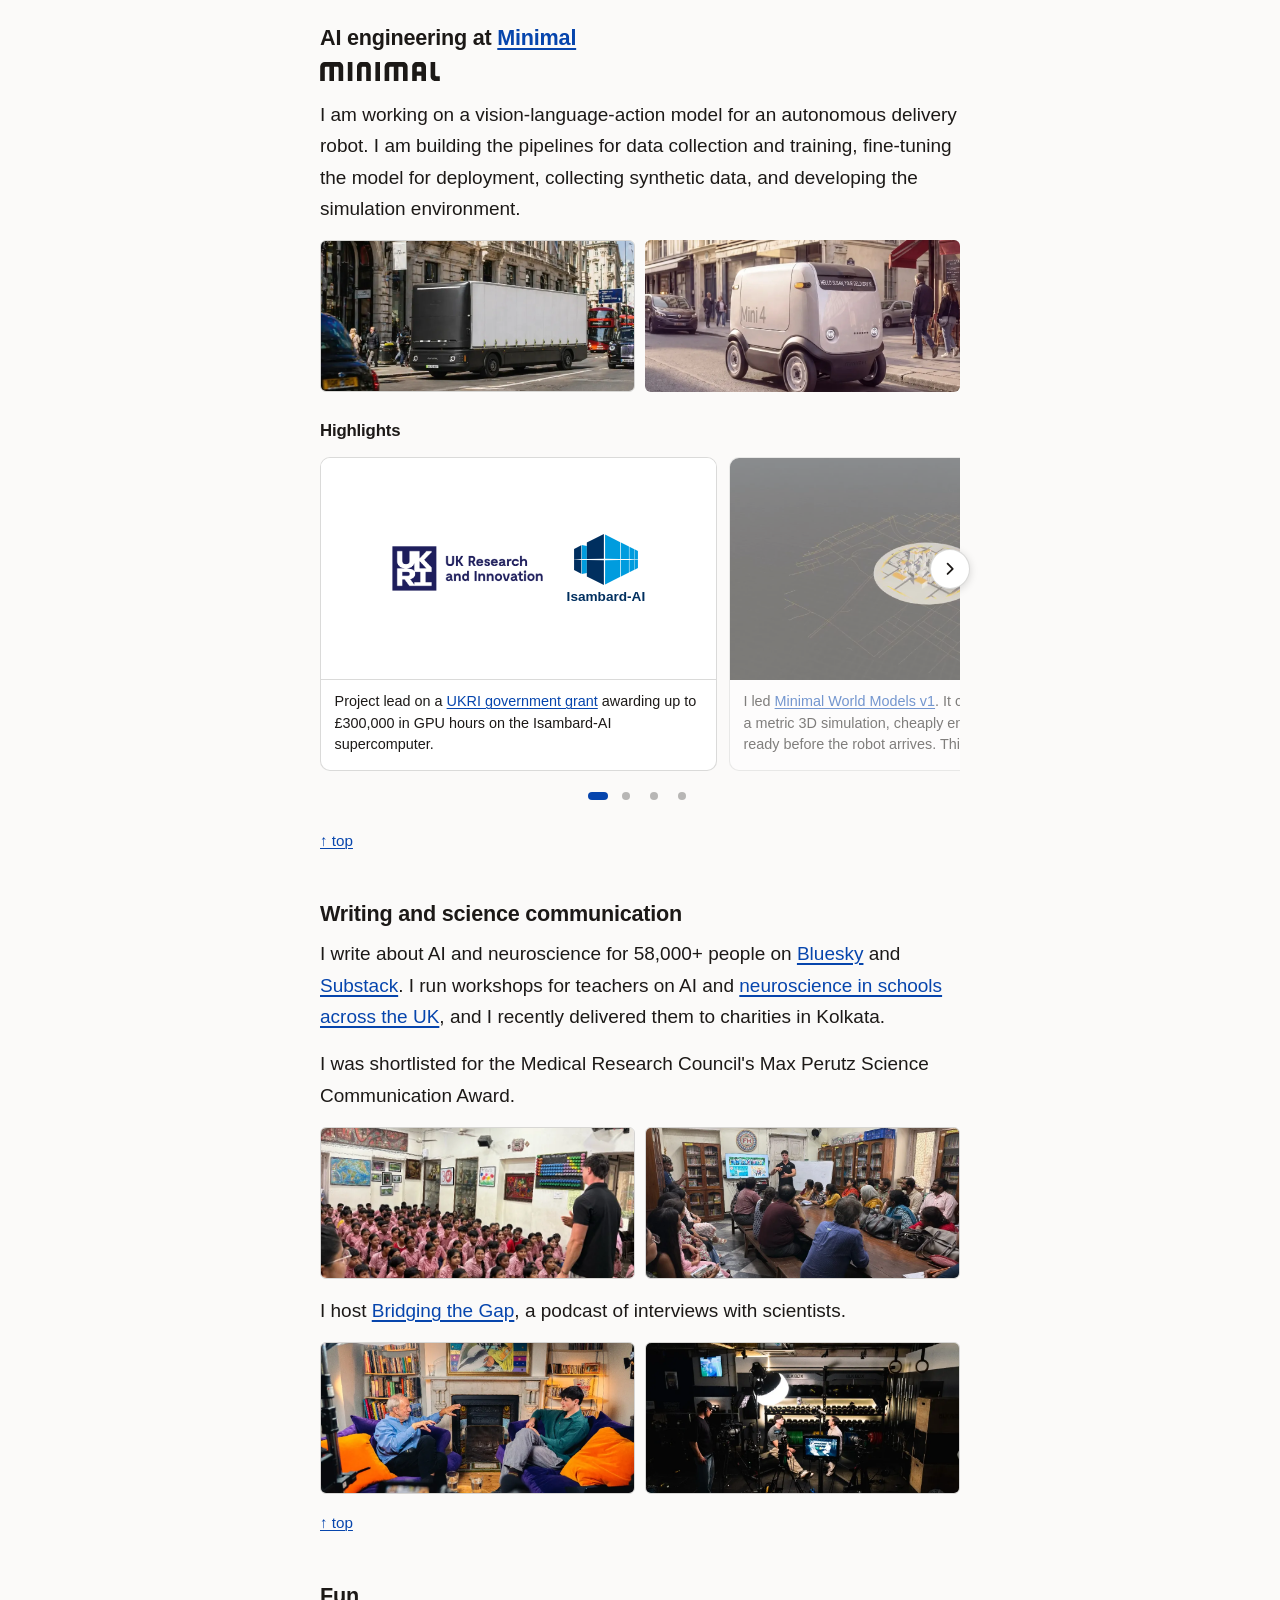
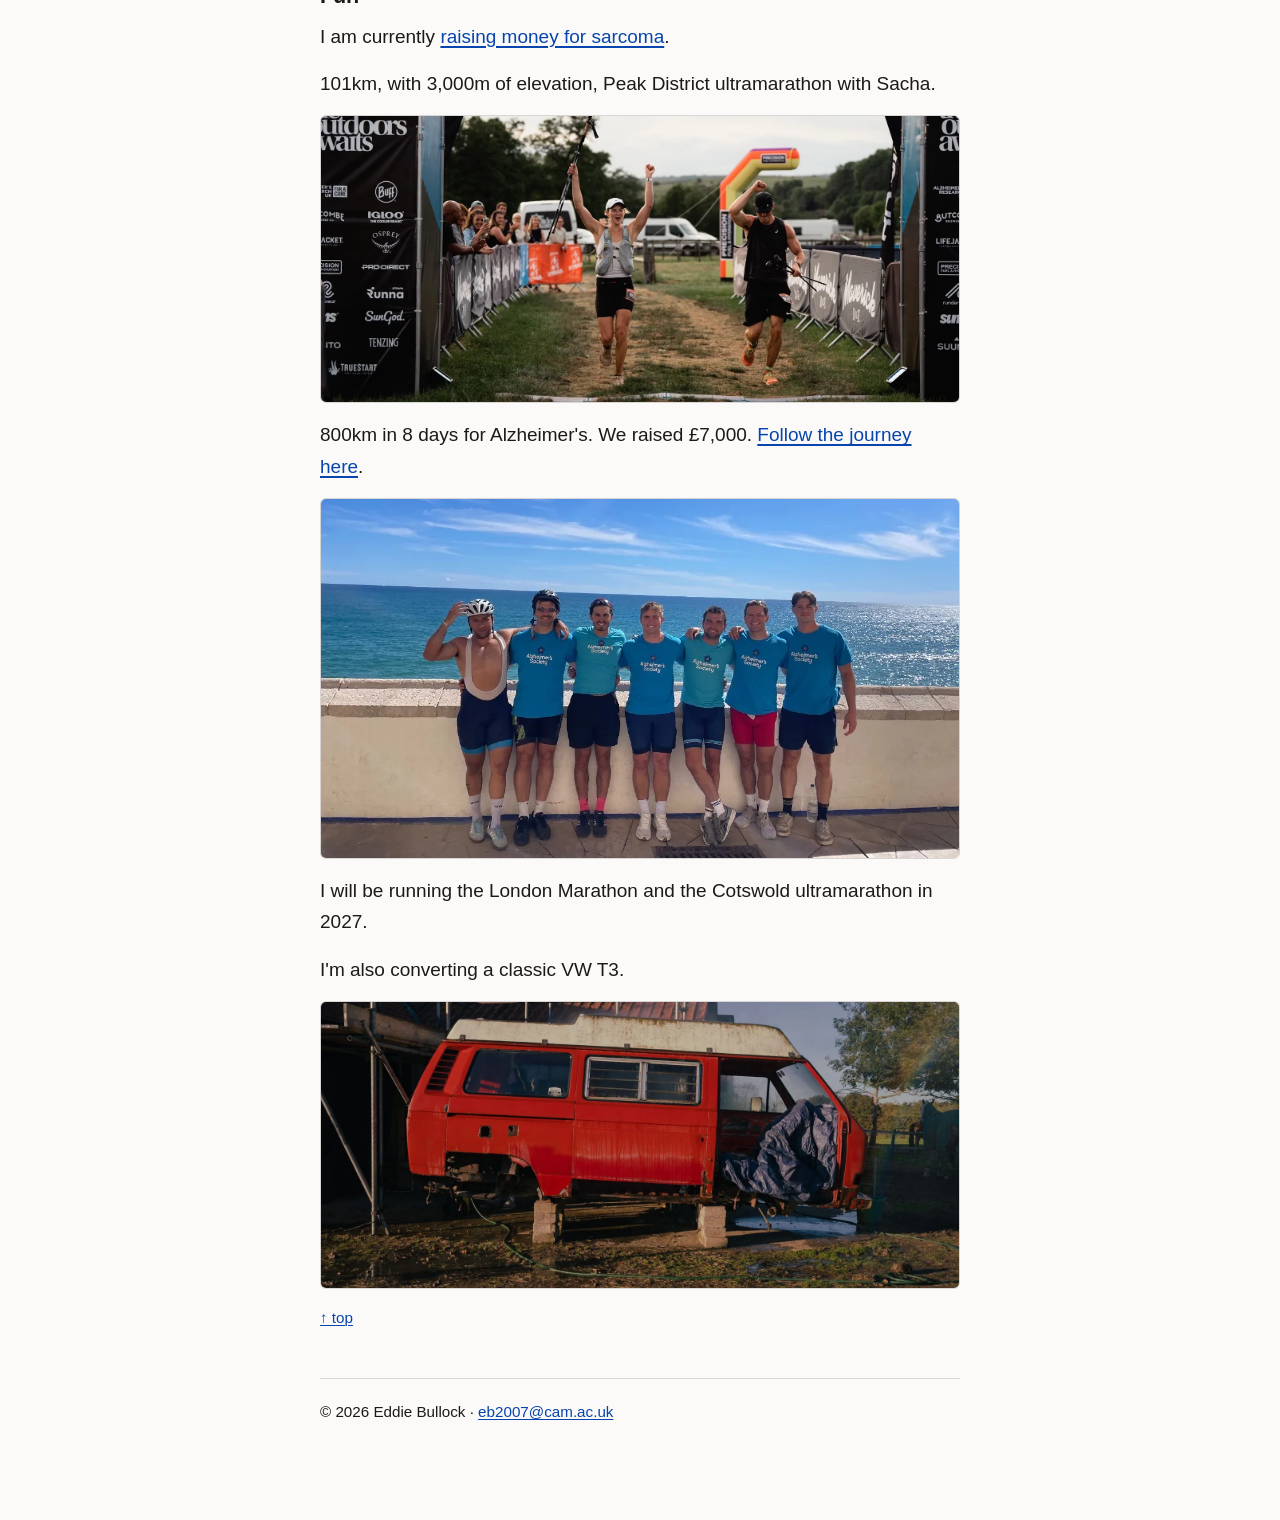
==== commit cb4e56e9: "Drop 'internship' from the Minimal heading. Co-authored-by: eddie bullock <eddiebullock@users.norepl" ====
--- a/index.html
+++ b/index.html
@@ -184,7 +184,7 @@
     </section>
 
     <section id="minimal" aria-labelledby="minimal-heading">
-      <h2 id="minimal-heading">AI engineering internship at <a href="https://minimal.tech" rel="noopener noreferrer" target="_blank">Minimal</a></h2>
+      <h2 id="minimal-heading">AI engineering at <a href="https://minimal.tech" rel="noopener noreferrer" target="_blank">Minimal</a></h2>
       <div class="logos">
         <img class="wordmark" src="/images/logos/minimal.svg" width="130" height="20" alt="Minimal">
       </div>
